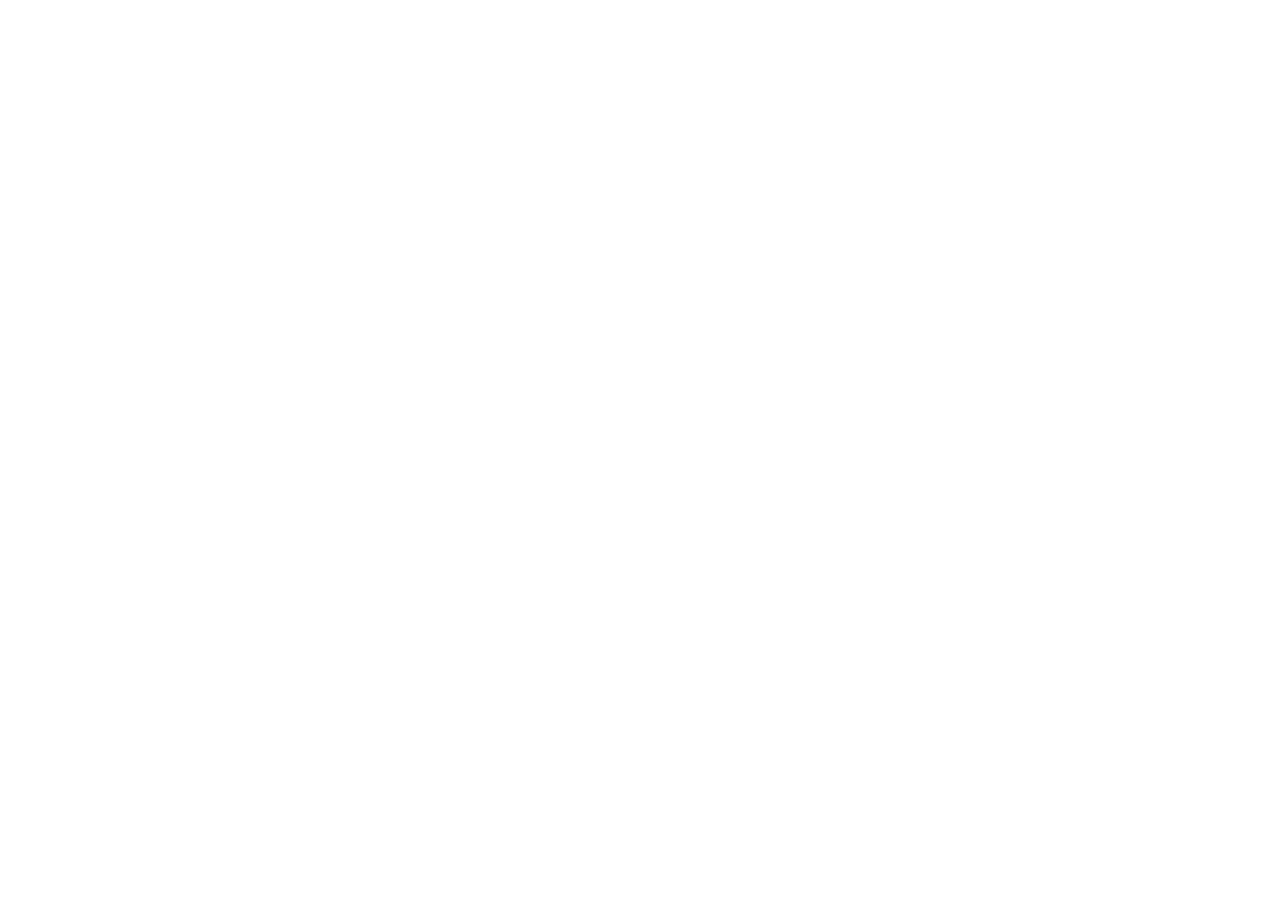
==== index.html @ 31818b15 "init project" ====
<!DOCTYPE html>
<html lang="en">
<head>
    <meta charset="UTF-8">
    <meta http-equiv="X-UA-Compatible" content="IE=edge">
    <meta name="viewport" content="width=device-width, initial-scale=1.0">
    <title>Document</title>
</head>
<body>
    
</body>
</html>
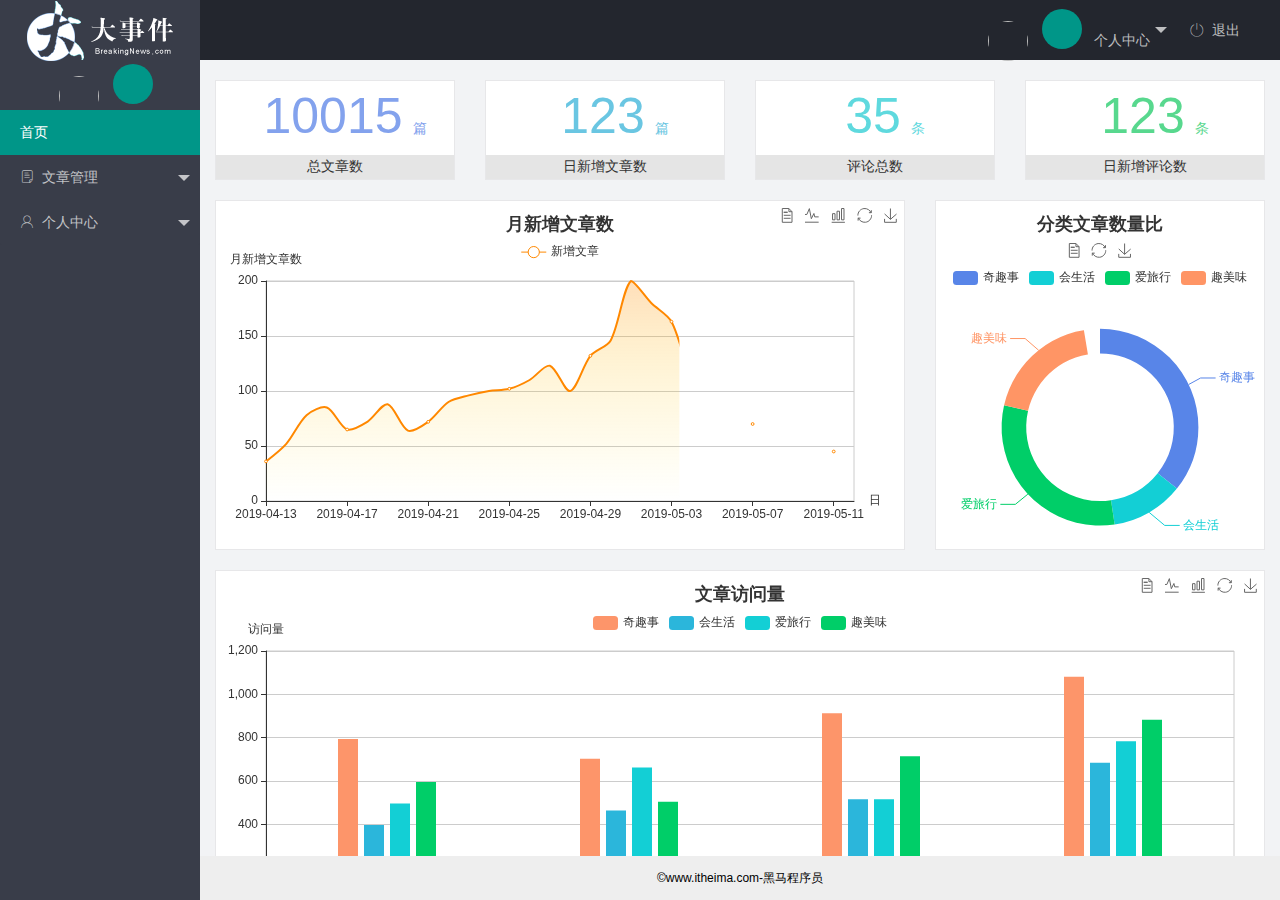
==== commit 46c42310: "完成了后台主页功能" ====
--- a/index.html
+++ b/index.html
@@ -4,9 +4,84 @@
     <meta charset="UTF-8">
     <meta http-equiv="X-UA-Compatible" content="IE=edge">
     <meta name="viewport" content="width=device-width, initial-scale=1.0">
-    <title>Document</title>
+    <title>后台主页</title>
+    <link rel="stylesheet" href="/assets/fonts/iconfont.css">
+    <link rel="stylesheet" href="/assets/lib/layui/css/layui.css">
+    <link rel="stylesheet" href="/assets/css/index.css">
 </head>
 <body>
-    
+    <div class="layui-layout layui-layout-admin">
+        <div class="layui-header">
+          <div class="layui-logo layui-hide-xs layui-bg-black">
+            <img src="/assets/images/logo.png">
+          </div>
+          
+          <ul class="layui-nav layui-layout-right">
+            <li class="layui-nav-item layui-hide layui-show-md-inline-block">
+              <a href="javascript:;" class="userinfo">
+                <img class="layui-nav-img">
+                <span class = 'userpic'></span>
+                个人中心
+              </a>
+              <dl class="layui-nav-child">
+                <dd><a href="">基本资料</a></dd>
+                <dd><a href="">更换头像</a></dd>
+                <dd><a href="">重置密码</a></dd>
+              </dl>
+            </li>
+            <li class="layui-nav-item" lay-header-event="menuRight" lay-unselect>
+              <a href="javascript:;" id="logOut"><span class="iconfont icon-tuichu"></span>退出</a>
+            </li>
+          </ul>
+        </div>
+        
+        <div class="layui-side layui-bg-black">
+          <div class="layui-side-scroll">
+            <div class="userinfo">
+                <img class="layui-nav-img">
+                <span class = 'userpic'></span>
+                <span id="welUser"></span>
+            </div>
+            <!-- 左侧导航区域（可配合layui已有的垂直导航） -->
+            <ul class="layui-nav layui-nav-tree" lay-filter="test" lay-shrink="all">
+                <li class="layui-nav-item layui-this"><a href="/home/dashboard.html" target = 'fm'>首页</a></li>
+                <li class="layui-nav-item">
+                    <a class="" href="javascript:;"><span class="iconfont icon-16"></span>文章管理</a>
+                    <dl class="layui-nav-child">
+                        <dd><a href="javascript:;"><i class="layui-icon layui-icon-app"></i>文章类别</a></dd>
+                        <dd><a href="javascript:;"><i class="layui-icon layui-icon-app"></i>文章列表</a></dd>
+                        <dd><a href="javascript:;"><i class="layui-icon layui-icon-app"></i>发表文章</a></dd>
+                    </dl>
+                </li>
+                <li class="layui-nav-item">
+                    <a href="javascript:;"><span class="iconfont icon-user"></span>个人中心</a>
+                        <dl class="layui-nav-child">
+                        <dd><a href="javascript:;"><i class="layui-icon layui-icon-app"></i>基本资料</a></dd>
+                        <dd><a href="javascript:;"><i class="layui-icon layui-icon-app"></i>更换头像</a></dd>
+                        <dd><a href="javascript:;"><i class="layui-icon layui-icon-app"></i>重置密码</a></dd>
+                    </dl>
+                </li>
+            </ul>
+          </div>
+        </div>
+        
+        <div class="layui-body">
+          <!-- 内容主体区域 -->
+          <iframe name="fm" src="/home/dashboard.html" frameborder="0"></iframe>
+        </div>
+        
+        <div class="layui-footer">
+          <!-- 底部固定区域 -->
+          ©www.itheima.com-黑马程序员
+        </div>
+      </div>
+      <script src="/assets/lib/layui/layui.all.js"></script>
+
+      <script src="/assets/lib/jquery.js"></script>
+
+      <script src = '/assets/js/baseApi.js'></script>
+
+      <script src="/assets/js/index.js"></script>
+      
 </body>
 </html>--- a/assets/fonts/iconfont.css
+++ b/assets/fonts/iconfont.css
@@ -0,0 +1,37 @@
+@font-face {font-family: "iconfont";
+  src: url('iconfont.eot?t=1576139966484'); /* IE9 */
+  src: url('iconfont.eot?t=1576139966484#iefix') format('embedded-opentype'), /* IE6-IE8 */
+  url('[data-uri]') format('woff2'),
+  url('iconfont.woff?t=1576139966484') format('woff'),
+  url('iconfont.ttf?t=1576139966484') format('truetype'), /* chrome, firefox, opera, Safari, Android, iOS 4.2+ */
+  url('iconfont.svg?t=1576139966484#iconfont') format('svg'); /* iOS 4.1- */
+}
+
+.iconfont {
+  font-family: "iconfont" !important;
+  font-size: 16px;
+  font-style: normal;
+  -webkit-font-smoothing: antialiased;
+  -moz-osx-font-smoothing: grayscale;
+}
+
+.icon-home:before {
+  content: "\e6a9";
+}
+
+.icon-user:before {
+  content: "\e614";
+}
+
+.icon-pinglun:before {
+  content: "\e616";
+}
+
+.icon-tuichu:before {
+  content: "\e865";
+}
+
+.icon-16:before {
+  content: "\e615";
+}
+
--- a/assets/lib/layui/css/layui.css
+++ b/assets/lib/layui/css/layui.css
@@ -0,0 +1,2 @@
+/** layui-v2.5.5 MIT License By https://www.layui.com */
+ .layui-inline,img{display:inline-block;vertical-align:middle}h1,h2,h3,h4,h5,h6{font-weight:400}.layui-edge,.layui-header,.layui-inline,.layui-main{position:relative}.layui-body,.layui-edge,.layui-elip{overflow:hidden}.layui-btn,.layui-edge,.layui-inline,img{vertical-align:middle}.layui-btn,.layui-disabled,.layui-icon,.layui-unselect{-moz-user-select:none;-webkit-user-select:none;-ms-user-select:none}.layui-elip,.layui-form-checkbox span,.layui-form-pane .layui-form-label{text-overflow:ellipsis;white-space:nowrap}.layui-breadcrumb,.layui-tree-btnGroup{visibility:hidden}blockquote,body,button,dd,div,dl,dt,form,h1,h2,h3,h4,h5,h6,input,li,ol,p,pre,td,textarea,th,ul{margin:0;padding:0;-webkit-tap-highlight-color:rgba(0,0,0,0)}a:active,a:hover{outline:0}img{border:none}li{list-style:none}table{border-collapse:collapse;border-spacing:0}h4,h5,h6{font-size:100%}button,input,optgroup,option,select,textarea{font-family:inherit;font-size:inherit;font-style:inherit;font-weight:inherit;outline:0}pre{white-space:pre-wrap;white-space:-moz-pre-wrap;white-space:-pre-wrap;white-space:-o-pre-wrap;word-wrap:break-word}body{line-height:24px;font:14px Helvetica Neue,Helvetica,PingFang SC,Tahoma,Arial,sans-serif}hr{height:1px;margin:10px 0;border:0;clear:both}a{color:#333;text-decoration:none}a:hover{color:#777}a cite{font-style:normal;*cursor:pointer}.layui-border-box,.layui-border-box *{box-sizing:border-box}.layui-box,.layui-box *{box-sizing:content-box}.layui-clear{clear:both;*zoom:1}.layui-clear:after{content:'\20';clear:both;*zoom:1;display:block;height:0}.layui-inline{*display:inline;*zoom:1}.layui-edge{display:inline-block;width:0;height:0;border-width:6px;border-style:dashed;border-color:transparent}.layui-edge-top{top:-4px;border-bottom-color:#999;border-bottom-style:solid}.layui-edge-right{border-left-color:#999;border-left-style:solid}.layui-edge-bottom{top:2px;border-top-color:#999;border-top-style:solid}.layui-edge-left{border-right-color:#999;border-right-style:solid}.layui-disabled,.layui-disabled:hover{color:#d2d2d2!important;cursor:not-allowed!important}.layui-circle{border-radius:100%}.layui-show{display:block!important}.layui-hide{display:none!important}@font-face{font-family:layui-icon;src:url(../font/iconfont.eot?v=250);src:url(../font/iconfont.eot?v=250#iefix) format('embedded-opentype'),url(../font/iconfont.woff2?v=250) format('woff2'),url(../font/iconfont.woff?v=250) format('woff'),url(../font/iconfont.ttf?v=250) format('truetype'),url(../font/iconfont.svg?v=250#layui-icon) format('svg')}.layui-icon{font-family:layui-icon!important;font-size:16px;font-style:normal;-webkit-font-smoothing:antialiased;-moz-osx-font-smoothing:grayscale}.layui-icon-reply-fill:before{content:"\e611"}.layui-icon-set-fill:before{content:"\e614"}.layui-icon-menu-fill:before{content:"\e60f"}.layui-icon-search:before{content:"\e615"}.layui-icon-share:before{content:"\e641"}.layui-icon-set-sm:before{content:"\e620"}.layui-icon-engine:before{content:"\e628"}.layui-icon-close:before{content:"\1006"}.layui-icon-close-fill:before{content:"\1007"}.layui-icon-chart-screen:before{content:"\e629"}.layui-icon-star:before{content:"\e600"}.layui-icon-circle-dot:before{content:"\e617"}.layui-icon-chat:before{content:"\e606"}.layui-icon-release:before{content:"\e609"}.layui-icon-list:before{content:"\e60a"}.layui-icon-chart:before{content:"\e62c"}.layui-icon-ok-circle:before{content:"\1005"}.layui-icon-layim-theme:before{content:"\e61b"}.layui-icon-table:before{content:"\e62d"}.layui-icon-right:before{content:"\e602"}.layui-icon-left:before{content:"\e603"}.layui-icon-cart-simple:before{content:"\e698"}.layui-icon-face-cry:before{content:"\e69c"}.layui-icon-face-smile:before{content:"\e6af"}.layui-icon-survey:before{content:"\e6b2"}.layui-icon-tree:before{content:"\e62e"}.layui-icon-upload-circle:before{content:"\e62f"}.layui-icon-add-circle:before{content:"\e61f"}.layui-icon-download-circle:before{content:"\e601"}.layui-icon-templeate-1:before{content:"\e630"}.layui-icon-util:before{content:"\e631"}.layui-icon-face-surprised:before{content:"\e664"}.layui-icon-edit:before{content:"\e642"}.layui-icon-speaker:before{content:"\e645"}.layui-icon-down:before{content:"\e61a"}.layui-icon-file:before{content:"\e621"}.layui-icon-layouts:before{content:"\e632"}.layui-icon-rate-half:before{content:"\e6c9"}.layui-icon-add-circle-fine:before{content:"\e608"}.layui-icon-prev-circle:before{content:"\e633"}.layui-icon-read:before{content:"\e705"}.layui-icon-404:before{content:"\e61c"}.layui-icon-carousel:before{content:"\e634"}.layui-icon-help:before{content:"\e607"}.layui-icon-code-circle:before{content:"\e635"}.layui-icon-water:before{content:"\e636"}.layui-icon-username:before{content:"\e66f"}.layui-icon-find-fill:before{content:"\e670"}.layui-icon-about:before{content:"\e60b"}.layui-icon-location:before{content:"\e715"}.layui-icon-up:before{content:"\e619"}.layui-icon-pause:before{content:"\e651"}.layui-icon-date:before{content:"\e637"}.layui-icon-layim-uploadfile:before{content:"\e61d"}.layui-icon-delete:before{content:"\e640"}.layui-icon-play:before{content:"\e652"}.layui-icon-top:before{content:"\e604"}.layui-icon-friends:before{content:"\e612"}.layui-icon-refresh-3:before{content:"\e9aa"}.layui-icon-ok:before{content:"\e605"}.layui-icon-layer:before{content:"\e638"}.layui-icon-face-smile-fine:before{content:"\e60c"}.layui-icon-dollar:before{content:"\e659"}.layui-icon-group:before{content:"\e613"}.layui-icon-layim-download:before{content:"\e61e"}.layui-icon-picture-fine:before{content:"\e60d"}.layui-icon-link:before{content:"\e64c"}.layui-icon-diamond:before{content:"\e735"}.layui-icon-log:before{content:"\e60e"}.layui-icon-rate-solid:before{content:"\e67a"}.layui-icon-fonts-del:before{content:"\e64f"}.layui-icon-unlink:before{content:"\e64d"}.layui-icon-fonts-clear:before{content:"\e639"}.layui-icon-triangle-r:before{content:"\e623"}.layui-icon-circle:before{content:"\e63f"}.layui-icon-radio:before{content:"\e643"}.layui-icon-align-center:before{content:"\e647"}.layui-icon-align-right:before{content:"\e648"}.layui-icon-align-left:before{content:"\e649"}.layui-icon-loading-1:before{content:"\e63e"}.layui-icon-return:before{content:"\e65c"}.layui-icon-fonts-strong:before{content:"\e62b"}.layui-icon-upload:before{content:"\e67c"}.layui-icon-dialogue:before{content:"\e63a"}.layui-icon-video:before{content:"\e6ed"}.layui-icon-headset:before{content:"\e6fc"}.layui-icon-cellphone-fine:before{content:"\e63b"}.layui-icon-add-1:before{content:"\e654"}.layui-icon-face-smile-b:before{content:"\e650"}.layui-icon-fonts-html:before{content:"\e64b"}.layui-icon-form:before{content:"\e63c"}.layui-icon-cart:before{content:"\e657"}.layui-icon-camera-fill:before{content:"\e65d"}.layui-icon-tabs:before{content:"\e62a"}.layui-icon-fonts-code:before{content:"\e64e"}.layui-icon-fire:before{content:"\e756"}.layui-icon-set:before{content:"\e716"}.layui-icon-fonts-u:before{content:"\e646"}.layui-icon-triangle-d:before{content:"\e625"}.layui-icon-tips:before{content:"\e702"}.layui-icon-picture:before{content:"\e64a"}.layui-icon-more-vertical:before{content:"\e671"}.layui-icon-flag:before{content:"\e66c"}.layui-icon-loading:before{content:"\e63d"}.layui-icon-fonts-i:before{content:"\e644"}.layui-icon-refresh-1:before{content:"\e666"}.layui-icon-rmb:before{content:"\e65e"}.layui-icon-home:before{content:"\e68e"}.layui-icon-user:before{content:"\e770"}.layui-icon-notice:before{content:"\e667"}.layui-icon-login-weibo:before{content:"\e675"}.layui-icon-voice:before{content:"\e688"}.layui-icon-upload-drag:before{content:"\e681"}.layui-icon-login-qq:before{content:"\e676"}.layui-icon-snowflake:before{content:"\e6b1"}.layui-icon-file-b:before{content:"\e655"}.layui-icon-template:before{content:"\e663"}.layui-icon-auz:before{content:"\e672"}.layui-icon-console:before{content:"\e665"}.layui-icon-app:before{content:"\e653"}.layui-icon-prev:before{content:"\e65a"}.layui-icon-website:before{content:"\e7ae"}.layui-icon-next:before{content:"\e65b"}.layui-icon-component:before{content:"\e857"}.layui-icon-more:before{content:"\e65f"}.layui-icon-login-wechat:before{content:"\e677"}.layui-icon-shrink-right:before{content:"\e668"}.layui-icon-spread-left:before{content:"\e66b"}.layui-icon-camera:before{content:"\e660"}.layui-icon-note:before{content:"\e66e"}.layui-icon-refresh:before{content:"\e669"}.layui-icon-female:before{content:"\e661"}.layui-icon-male:before{content:"\e662"}.layui-icon-password:before{content:"\e673"}.layui-icon-senior:before{content:"\e674"}.layui-icon-theme:before{content:"\e66a"}.layui-icon-tread:before{content:"\e6c5"}.layui-icon-praise:before{content:"\e6c6"}.layui-icon-star-fill:before{content:"\e658"}.layui-icon-rate:before{content:"\e67b"}.layui-icon-template-1:before{content:"\e656"}.layui-icon-vercode:before{content:"\e679"}.layui-icon-cellphone:before{content:"\e678"}.layui-icon-screen-full:before{content:"\e622"}.layui-icon-screen-restore:before{content:"\e758"}.layui-icon-cols:before{content:"\e610"}.layui-icon-export:before{content:"\e67d"}.layui-icon-print:before{content:"\e66d"}.layui-icon-slider:before{content:"\e714"}.layui-icon-addition:before{content:"\e624"}.layui-icon-subtraction:before{content:"\e67e"}.layui-icon-service:before{content:"\e626"}.layui-icon-transfer:before{content:"\e691"}.layui-main{width:1140px;margin:0 auto}.layui-header{z-index:1000;height:60px}.layui-header a:hover{transition:all .5s;-webkit-transition:all .5s}.layui-side{position:fixed;left:0;top:0;bottom:0;z-index:999;width:200px;overflow-x:hidden}.layui-side-scroll{position:relative;width:220px;height:100%;overflow-x:hidden}.layui-body{position:absolute;left:200px;right:0;top:0;bottom:0;z-index:998;width:auto;overflow-y:auto;box-sizing:border-box}.layui-layout-body{overflow:hidden}.layui-layout-admin .layui-header{background-color:#23262E}.layui-layout-admin .layui-side{top:60px;width:200px;overflow-x:hidden}.layui-layout-admin .layui-body{position:fixed;top:60px;bottom:44px}.layui-layout-admin .layui-main{width:auto;margin:0 15px}.layui-layout-admin .layui-footer{position:fixed;left:200px;right:0;bottom:0;height:44px;line-height:44px;padding:0 15px;background-color:#eee}.layui-layout-admin .layui-logo{position:absolute;left:0;top:0;width:200px;height:100%;line-height:60px;text-align:center;color:#009688;font-size:16px}.layui-layout-admin .layui-header .layui-nav{background:0 0}.layui-layout-left{position:absolute!important;left:200px;top:0}.layui-layout-right{position:absolute!important;right:0;top:0}.layui-container{position:relative;margin:0 auto;padding:0 15px;box-sizing:border-box}.layui-fluid{position:relative;margin:0 auto;padding:0 15px}.layui-row:after,.layui-row:before{content:'';display:block;clear:both}.layui-col-lg1,.layui-col-lg10,.layui-col-lg11,.layui-col-lg12,.layui-col-lg2,.layui-col-lg3,.layui-col-lg4,.layui-col-lg5,.layui-col-lg6,.layui-col-lg7,.layui-col-lg8,.layui-col-lg9,.layui-col-md1,.layui-col-md10,.layui-col-md11,.layui-col-md12,.layui-col-md2,.layui-col-md3,.layui-col-md4,.layui-col-md5,.layui-col-md6,.layui-col-md7,.layui-col-md8,.layui-col-md9,.layui-col-sm1,.layui-col-sm10,.layui-col-sm11,.layui-col-sm12,.layui-col-sm2,.layui-col-sm3,.layui-col-sm4,.layui-col-sm5,.layui-col-sm6,.layui-col-sm7,.layui-col-sm8,.layui-col-sm9,.layui-col-xs1,.layui-col-xs10,.layui-col-xs11,.layui-col-xs12,.layui-col-xs2,.layui-col-xs3,.layui-col-xs4,.layui-col-xs5,.layui-col-xs6,.layui-col-xs7,.layui-col-xs8,.layui-col-xs9{position:relative;display:block;box-sizing:border-box}.layui-col-xs1,.layui-col-xs10,.layui-col-xs11,.layui-col-xs12,.layui-col-xs2,.layui-col-xs3,.layui-col-xs4,.layui-col-xs5,.layui-col-xs6,.layui-col-xs7,.layui-col-xs8,.layui-col-xs9{float:left}.layui-col-xs1{width:8.33333333%}.layui-col-xs2{width:16.66666667%}.layui-col-xs3{width:25%}.layui-col-xs4{width:33.33333333%}.layui-col-xs5{width:41.66666667%}.layui-col-xs6{width:50%}.layui-col-xs7{width:58.33333333%}.layui-col-xs8{width:66.66666667%}.layui-col-xs9{width:75%}.layui-col-xs10{width:83.33333333%}.layui-col-xs11{width:91.66666667%}.layui-col-xs12{width:100%}.layui-col-xs-offset1{margin-left:8.33333333%}.layui-col-xs-offset2{margin-left:16.66666667%}.layui-col-xs-offset3{margin-left:25%}.layui-col-xs-offset4{margin-left:33.33333333%}.layui-col-xs-offset5{margin-left:41.66666667%}.layui-col-xs-offset6{margin-left:50%}.layui-col-xs-offset7{margin-left:58.33333333%}.layui-col-xs-offset8{margin-left:66.66666667%}.layui-col-xs-offset9{margin-left:75%}.layui-col-xs-offset10{margin-left:83.33333333%}.layui-col-xs-offset11{margin-left:91.66666667%}.layui-col-xs-offset12{margin-left:100%}@media screen and (max-width:768px){.layui-hide-xs{display:none!important}.layui-show-xs-block{display:block!important}.layui-show-xs-inline{display:inline!important}.layui-show-xs-inline-block{display:inline-block!important}}@media screen and (min-width:768px){.layui-container{width:750px}.layui-hide-sm{display:none!important}.layui-show-sm-block{display:block!important}.layui-show-sm-inline{display:inline!important}.layui-show-sm-inline-block{display:inline-block!important}.layui-col-sm1,.layui-col-sm10,.layui-col-sm11,.layui-col-sm12,.layui-col-sm2,.layui-col-sm3,.layui-col-sm4,.layui-col-sm5,.layui-col-sm6,.layui-col-sm7,.layui-col-sm8,.layui-col-sm9{float:left}.layui-col-sm1{width:8.33333333%}.layui-col-sm2{width:16.66666667%}.layui-col-sm3{width:25%}.layui-col-sm4{width:33.33333333%}.layui-col-sm5{width:41.66666667%}.layui-col-sm6{width:50%}.layui-col-sm7{width:58.33333333%}.layui-col-sm8{width:66.66666667%}.layui-col-sm9{width:75%}.layui-col-sm10{width:83.33333333%}.layui-col-sm11{width:91.66666667%}.layui-col-sm12{width:100%}.layui-col-sm-offset1{margin-left:8.33333333%}.layui-col-sm-offset2{margin-left:16.66666667%}.layui-col-sm-offset3{margin-left:25%}.layui-col-sm-offset4{margin-left:33.33333333%}.layui-col-sm-offset5{margin-left:41.66666667%}.layui-col-sm-offset6{margin-left:50%}.layui-col-sm-offset7{margin-left:58.33333333%}.layui-col-sm-offset8{margin-left:66.66666667%}.layui-col-sm-offset9{margin-left:75%}.layui-col-sm-offset10{margin-left:83.33333333%}.layui-col-sm-offset11{margin-left:91.66666667%}.layui-col-sm-offset12{margin-left:100%}}@media screen and (min-width:992px){.layui-container{width:970px}.layui-hide-md{display:none!important}.layui-show-md-block{display:block!important}.layui-show-md-inline{display:inline!important}.layui-show-md-inline-block{display:inline-block!important}.layui-col-md1,.layui-col-md10,.layui-col-md11,.layui-col-md12,.layui-col-md2,.layui-col-md3,.layui-col-md4,.layui-col-md5,.layui-col-md6,.layui-col-md7,.layui-col-md8,.layui-col-md9{float:left}.layui-col-md1{width:8.33333333%}.layui-col-md2{width:16.66666667%}.layui-col-md3{width:25%}.layui-col-md4{width:33.33333333%}.layui-col-md5{width:41.66666667%}.layui-col-md6{width:50%}.layui-col-md7{width:58.33333333%}.layui-col-md8{width:66.66666667%}.layui-col-md9{width:75%}.layui-col-md10{width:83.33333333%}.layui-col-md11{width:91.66666667%}.layui-col-md12{width:100%}.layui-col-md-offset1{margin-left:8.33333333%}.layui-col-md-offset2{margin-left:16.66666667%}.layui-col-md-offset3{margin-left:25%}.layui-col-md-offset4{margin-left:33.33333333%}.layui-col-md-offset5{margin-left:41.66666667%}.layui-col-md-offset6{margin-left:50%}.layui-col-md-offset7{margin-left:58.33333333%}.layui-col-md-offset8{margin-left:66.66666667%}.layui-col-md-offset9{margin-left:75%}.layui-col-md-offset10{margin-left:83.33333333%}.layui-col-md-offset11{margin-left:91.66666667%}.layui-col-md-offset12{margin-left:100%}}@media screen and (min-width:1200px){.layui-container{width:1170px}.layui-hide-lg{display:none!important}.layui-show-lg-block{display:block!important}.layui-show-lg-inline{display:inline!important}.layui-show-lg-inline-block{display:inline-block!important}.layui-col-lg1,.layui-col-lg10,.layui-col-lg11,.layui-col-lg12,.layui-col-lg2,.layui-col-lg3,.layui-col-lg4,.layui-col-lg5,.layui-col-lg6,.layui-col-lg7,.layui-col-lg8,.layui-col-lg9{float:left}.layui-col-lg1{width:8.33333333%}.layui-col-lg2{width:16.66666667%}.layui-col-lg3{width:25%}.layui-col-lg4{width:33.33333333%}.layui-col-lg5{width:41.66666667%}.layui-col-lg6{width:50%}.layui-col-lg7{width:58.33333333%}.layui-col-lg8{width:66.66666667%}.layui-col-lg9{width:75%}.layui-col-lg10{width:83.33333333%}.layui-col-lg11{width:91.66666667%}.layui-col-lg12{width:100%}.layui-col-lg-offset1{margin-left:8.33333333%}.layui-col-lg-offset2{margin-left:16.66666667%}.layui-col-lg-offset3{margin-left:25%}.layui-col-lg-offset4{margin-left:33.33333333%}.layui-col-lg-offset5{margin-left:41.66666667%}.layui-col-lg-offset6{margin-left:50%}.layui-col-lg-offset7{margin-left:58.33333333%}.layui-col-lg-offset8{margin-left:66.66666667%}.layui-col-lg-offset9{margin-left:75%}.layui-col-lg-offset10{margin-left:83.33333333%}.layui-col-lg-offset11{margin-left:91.66666667%}.layui-col-lg-offset12{margin-left:100%}}.layui-col-space1{margin:-.5px}.layui-col-space1>*{padding:.5px}.layui-col-space3{margin:-1.5px}.layui-col-space3>*{padding:1.5px}.layui-col-space5{margin:-2.5px}.layui-col-space5>*{padding:2.5px}.layui-col-space8{margin:-3.5px}.layui-col-space8>*{padding:3.5px}.layui-col-space10{margin:-5px}.layui-col-space10>*{padding:5px}.layui-col-space12{margin:-6px}.layui-col-space12>*{padding:6px}.layui-col-space15{margin:-7.5px}.layui-col-space15>*{padding:7.5px}.layui-col-space18{margin:-9px}.layui-col-space18>*{padding:9px}.layui-col-space20{margin:-10px}.layui-col-space20>*{padding:10px}.layui-col-space22{margin:-11px}.layui-col-space22>*{padding:11px}.layui-col-space25{margin:-12.5px}.layui-col-space25>*{padding:12.5px}.layui-col-space30{margin:-15px}.layui-col-space30>*{padding:15px}.layui-btn,.layui-input,.layui-select,.layui-textarea,.layui-upload-button{outline:0;-webkit-appearance:none;transition:all .3s;-webkit-transition:all .3s;box-sizing:border-box}.layui-elem-quote{margin-bottom:10px;padding:15px;line-height:22px;border-left:5px solid #009688;border-radius:0 2px 2px 0;background-color:#f2f2f2}.layui-quote-nm{border-style:solid;border-width:1px 1px 1px 5px;background:0 0}.layui-elem-field{margin-bottom:10px;padding:0;border-width:1px;border-style:solid}.layui-elem-field legend{margin-left:20px;padding:0 10px;font-size:20px;font-weight:300}.layui-field-title{margin:10px 0 20px;border-width:1px 0 0}.layui-field-box{padding:10px 15px}.layui-field-title .layui-field-box{padding:10px 0}.layui-progress{position:relative;height:6px;border-radius:20px;background-color:#e2e2e2}.layui-progress-bar{position:absolute;left:0;top:0;width:0;max-width:100%;height:6px;border-radius:20px;text-align:right;background-color:#5FB878;transition:all .3s;-webkit-transition:all .3s}.layui-progress-big,.layui-progress-big .layui-progress-bar{height:18px;line-height:18px}.layui-progress-text{position:relative;top:-20px;line-height:18px;font-size:12px;color:#666}.layui-progress-big .layui-progress-text{position:static;padding:0 10px;color:#fff}.layui-collapse{border-width:1px;border-style:solid;border-radius:2px}.layui-colla-content,.layui-colla-item{border-top-width:1px;border-top-style:solid}.layui-colla-item:first-child{border-top:none}.layui-colla-title{position:relative;height:42px;line-height:42px;padding:0 15px 0 35px;color:#333;background-color:#f2f2f2;cursor:pointer;font-size:14px;overflow:hidden}.layui-colla-content{display:none;padding:10px 15px;line-height:22px;color:#666}.layui-colla-icon{position:absolute;left:15px;top:0;font-size:14px}.layui-card{margin-bottom:15px;border-radius:2px;background-color:#fff;box-shadow:0 1px 2px 0 rgba(0,0,0,.05)}.layui-card:last-child{margin-bottom:0}.layui-card-header{position:relative;height:42px;line-height:42px;padding:0 15px;border-bottom:1px solid #f6f6f6;color:#333;border-radius:2px 2px 0 0;font-size:14px}.layui-bg-black,.layui-bg-blue,.layui-bg-cyan,.layui-bg-green,.layui-bg-orange,.layui-bg-red{color:#fff!important}.layui-card-body{position:relative;padding:10px 15px;line-height:24px}.layui-card-body[pad15]{padding:15px}.layui-card-body[pad20]{padding:20px}.layui-card-body .layui-table{margin:5px 0}.layui-card .layui-tab{margin:0}.layui-panel-window{position:relative;padding:15px;border-radius:0;border-top:5px solid #E6E6E6;background-color:#fff}.layui-auxiliar-moving{position:fixed;left:0;right:0;top:0;bottom:0;width:100%;height:100%;background:0 0;z-index:9999999999}.layui-form-label,.layui-form-mid,.layui-form-select,.layui-input-block,.layui-input-inline,.layui-textarea{position:relative}.layui-bg-red{background-color:#FF5722!important}.layui-bg-orange{background-color:#FFB800!important}.layui-bg-green{background-color:#009688!important}.layui-bg-cyan{background-color:#2F4056!important}.layui-bg-blue{background-color:#1E9FFF!important}.layui-bg-black{background-color:#393D49!important}.layui-bg-gray{background-color:#eee!important;color:#666!important}.layui-badge-rim,.layui-colla-content,.layui-colla-item,.layui-collapse,.layui-elem-field,.layui-form-pane .layui-form-item[pane],.layui-form-pane .layui-form-label,.layui-input,.layui-layedit,.layui-layedit-tool,.layui-quote-nm,.layui-select,.layui-tab-bar,.layui-tab-card,.layui-tab-title,.layui-tab-title .layui-this:after,.layui-textarea{border-color:#e6e6e6}.layui-timeline-item:before,hr{background-color:#e6e6e6}.layui-text{line-height:22px;font-size:14px;color:#666}.layui-text h1,.layui-text h2,.layui-text h3{font-weight:500;color:#333}.layui-text h1{font-size:30px}.layui-text h2{font-size:24px}.layui-text h3{font-size:18px}.layui-text a:not(.layui-btn){color:#01AAED}.layui-text a:not(.layui-btn):hover{text-decoration:underline}.layui-text ul{padding:5px 0 5px 15px}.layui-text ul li{margin-top:5px;list-style-type:disc}.layui-text em,.layui-word-aux{color:#999!important;padding:0 5px!important}.layui-btn{display:inline-block;height:38px;line-height:38px;padding:0 18px;background-color:#009688;color:#fff;white-space:nowrap;text-align:center;font-size:14px;border:none;border-radius:2px;cursor:pointer}.layui-btn:hover{opacity:.8;filter:alpha(opacity=80);color:#fff}.layui-btn:active{opacity:1;filter:alpha(opacity=100)}.layui-btn+.layui-btn{margin-left:10px}.layui-btn-container{font-size:0}.layui-btn-container .layui-btn{margin-right:10px;margin-bottom:10px}.layui-btn-container .layui-btn+.layui-btn{margin-left:0}.layui-table .layui-btn-container .layui-btn{margin-bottom:9px}.layui-btn-radius{border-radius:100px}.layui-btn .layui-icon{margin-right:3px;font-size:18px;vertical-align:bottom;vertical-align:middle\9}.layui-btn-primary{border:1px solid #C9C9C9;background-color:#fff;color:#555}.layui-btn-primary:hover{border-color:#009688;color:#333}.layui-btn-normal{background-color:#1E9FFF}.layui-btn-warm{background-color:#FFB800}.layui-btn-danger{background-color:#FF5722}.layui-btn-checked{background-color:#5FB878}.layui-btn-disabled,.layui-btn-disabled:active,.layui-btn-disabled:hover{border:1px solid #e6e6e6;background-color:#FBFBFB;color:#C9C9C9;cursor:not-allowed;opacity:1}.layui-btn-lg{height:44px;line-height:44px;padding:0 25px;font-size:16px}.layui-btn-sm{height:30px;line-height:30px;padding:0 10px;font-size:12px}.layui-btn-sm i{font-size:16px!important}.layui-btn-xs{height:22px;line-height:22px;padding:0 5px;font-size:12px}.layui-btn-xs i{font-size:14px!important}.layui-btn-group{display:inline-block;vertical-align:middle;font-size:0}.layui-btn-group .layui-btn{margin-left:0!important;margin-right:0!important;border-left:1px solid rgba(255,255,255,.5);border-radius:0}.layui-btn-group .layui-btn-primary{border-left:none}.layui-btn-group .layui-btn-primary:hover{border-color:#C9C9C9;color:#009688}.layui-btn-group .layui-btn:first-child{border-left:none;border-radius:2px 0 0 2px}.layui-btn-group .layui-btn-primary:first-child{border-left:1px solid #c9c9c9}.layui-btn-group .layui-btn:last-child{border-radius:0 2px 2px 0}.layui-btn-group .layui-btn+.layui-btn{margin-left:0}.layui-btn-group+.layui-btn-group{margin-left:10px}.layui-btn-fluid{width:100%}.layui-input,.layui-select,.layui-textarea{height:38px;line-height:1.3;line-height:38px\9;border-width:1px;border-style:solid;background-color:#fff;border-radius:2px}.layui-input::-webkit-input-placeholder,.layui-select::-webkit-input-placeholder,.layui-textarea::-webkit-input-placeholder{line-height:1.3}.layui-input,.layui-textarea{display:block;width:100%;padding-left:10px}.layui-input:hover,.layui-textarea:hover{border-color:#D2D2D2!important}.layui-input:focus,.layui-textarea:focus{border-color:#C9C9C9!important}.layui-textarea{min-height:100px;height:auto;line-height:20px;padding:6px 10px;resize:vertical}.layui-select{padding:0 10px}.layui-form input[type=checkbox],.layui-form input[type=radio],.layui-form select{display:none}.layui-form [lay-ignore]{display:initial}.layui-form-item{margin-bottom:15px;clear:both;*zoom:1}.layui-form-item:after{content:'\20';clear:both;*zoom:1;display:block;height:0}.layui-form-label{float:left;display:block;padding:9px 15px;width:80px;font-weight:400;line-height:20px;text-align:right}.layui-form-label-col{display:block;float:none;padding:9px 0;line-height:20px;text-align:left}.layui-form-item .layui-inline{margin-bottom:5px;margin-right:10px}.layui-input-block{margin-left:110px;min-height:36px}.layui-input-inline{display:inline-block;vertical-align:middle}.layui-form-item .layui-input-inline{float:left;width:190px;margin-right:10px}.layui-form-text .layui-input-inline{width:auto}.layui-form-mid{float:left;display:block;padding:9px 0!important;line-height:20px;margin-right:10px}.layui-form-danger+.layui-form-select .layui-input,.layui-form-danger:focus{border-color:#FF5722!important}.layui-form-select .layui-input{padding-right:30px;cursor:pointer}.layui-form-select .layui-edge{position:absolute;right:10px;top:50%;margin-top:-3px;cursor:pointer;border-width:6px;border-top-color:#c2c2c2;border-top-style:solid;transition:all .3s;-webkit-transition:all .3s}.layui-form-select dl{display:none;position:absolute;left:0;top:42px;padding:5px 0;z-index:899;min-width:100%;border:1px solid #d2d2d2;max-height:300px;overflow-y:auto;background-color:#fff;border-radius:2px;box-shadow:0 2px 4px rgba(0,0,0,.12);box-sizing:border-box}.layui-form-select dl dd,.layui-form-select dl dt{padding:0 10px;line-height:36px;white-space:nowrap;overflow:hidden;text-overflow:ellipsis}.layui-form-select dl dt{font-size:12px;color:#999}.layui-form-select dl dd{cursor:pointer}.layui-form-select dl dd:hover{background-color:#f2f2f2;-webkit-transition:.5s all;transition:.5s all}.layui-form-select .layui-select-group dd{padding-left:20px}.layui-form-select dl dd.layui-select-tips{padding-left:10px!important;color:#999}.layui-form-select dl dd.layui-this{background-color:#5FB878;color:#fff}.layui-form-checkbox,.layui-form-select dl dd.layui-disabled{background-color:#fff}.layui-form-selected dl{display:block}.layui-form-checkbox,.layui-form-checkbox *,.layui-form-switch{display:inline-block;vertical-align:middle}.layui-form-selected .layui-edge{margin-top:-9px;-webkit-transform:rotate(180deg);transform:rotate(180deg);margin-top:-3px\9}:root .layui-form-selected .layui-edge{margin-top:-9px\0/IE9}.layui-form-selectup dl{top:auto;bottom:42px}.layui-select-none{margin:5px 0;text-align:center;color:#999}.layui-select-disabled .layui-disabled{border-color:#eee!important}.layui-select-disabled .layui-edge{border-top-color:#d2d2d2}.layui-form-checkbox{position:relative;height:30px;line-height:30px;margin-right:10px;padding-right:30px;cursor:pointer;font-size:0;-webkit-transition:.1s linear;transition:.1s linear;box-sizing:border-box}.layui-form-checkbox span{padding:0 10px;height:100%;font-size:14px;border-radius:2px 0 0 2px;background-color:#d2d2d2;color:#fff;overflow:hidden}.layui-form-checkbox:hover span{background-color:#c2c2c2}.layui-form-checkbox i{position:absolute;right:0;top:0;width:30px;height:28px;border:1px solid #d2d2d2;border-left:none;border-radius:0 2px 2px 0;color:#fff;font-size:20px;text-align:center}.layui-form-checkbox:hover i{border-color:#c2c2c2;color:#c2c2c2}.layui-form-checked,.layui-form-checked:hover{border-color:#5FB878}.layui-form-checked span,.layui-form-checked:hover span{background-color:#5FB878}.layui-form-checked i,.layui-form-checked:hover i{color:#5FB878}.layui-form-item .layui-form-checkbox{margin-top:4px}.layui-form-checkbox[lay-skin=primary]{height:auto!important;line-height:normal!important;min-width:18px;min-height:18px;border:none!important;margin-right:0;padding-left:28px;padding-right:0;background:0 0}.layui-form-checkbox[lay-skin=primary] span{padding-left:0;padding-right:15px;line-height:18px;background:0 0;color:#666}.layui-form-checkbox[lay-skin=primary] i{right:auto;left:0;width:16px;height:16px;line-height:16px;border:1px solid #d2d2d2;font-size:12px;border-radius:2px;background-color:#fff;-webkit-transition:.1s linear;transition:.1s linear}.layui-form-checkbox[lay-skin=primary]:hover i{border-color:#5FB878;color:#fff}.layui-form-checked[lay-skin=primary] i{border-color:#5FB878!important;background-color:#5FB878;color:#fff}.layui-checkbox-disbaled[lay-skin=primary] span{background:0 0!important;color:#c2c2c2}.layui-checkbox-disbaled[lay-skin=primary]:hover i{border-color:#d2d2d2}.layui-form-item .layui-form-checkbox[lay-skin=primary]{margin-top:10px}.layui-form-switch{position:relative;height:22px;line-height:22px;min-width:35px;padding:0 5px;margin-top:8px;border:1px solid #d2d2d2;border-radius:20px;cursor:pointer;background-color:#fff;-webkit-transition:.1s linear;transition:.1s linear}.layui-form-switch i{position:absolute;left:5px;top:3px;width:16px;height:16px;border-radius:20px;background-color:#d2d2d2;-webkit-transition:.1s linear;transition:.1s linear}.layui-form-switch em{position:relative;top:0;width:25px;margin-left:21px;padding:0!important;text-align:center!important;color:#999!important;font-style:normal!important;font-size:12px}.layui-form-onswitch{border-color:#5FB878;background-color:#5FB878}.layui-checkbox-disbaled,.layui-checkbox-disbaled i{border-color:#e2e2e2!important}.layui-form-onswitch i{left:100%;margin-left:-21px;background-color:#fff}.layui-form-onswitch em{margin-left:5px;margin-right:21px;color:#fff!important}.layui-checkbox-disbaled span{background-color:#e2e2e2!important}.layui-checkbox-disbaled:hover i{color:#fff!important}[lay-radio]{display:none}.layui-form-radio,.layui-form-radio *{display:inline-block;vertical-align:middle}.layui-form-radio{line-height:28px;margin:6px 10px 0 0;padding-right:10px;cursor:pointer;font-size:0}.layui-form-radio *{font-size:14px}.layui-form-radio>i{margin-right:8px;font-size:22px;color:#c2c2c2}.layui-form-radio>i:hover,.layui-form-radioed>i{color:#5FB878}.layui-radio-disbaled>i{color:#e2e2e2!important}.layui-form-pane .layui-form-label{width:110px;padding:8px 15px;height:38px;line-height:20px;border-width:1px;border-style:solid;border-radius:2px 0 0 2px;text-align:center;background-color:#FBFBFB;overflow:hidden;box-sizing:border-box}.layui-form-pane .layui-input-inline{margin-left:-1px}.layui-form-pane .layui-input-block{margin-left:110px;left:-1px}.layui-form-pane .layui-input{border-radius:0 2px 2px 0}.layui-form-pane .layui-form-text .layui-form-label{float:none;width:100%;border-radius:2px;box-sizing:border-box;text-align:left}.layui-form-pane .layui-form-text .layui-input-inline{display:block;margin:0;top:-1px;clear:both}.layui-form-pane .layui-form-text .layui-input-block{margin:0;left:0;top:-1px}.layui-form-pane .layui-form-text .layui-textarea{min-height:100px;border-radius:0 0 2px 2px}.layui-form-pane .layui-form-checkbox{margin:4px 0 4px 10px}.layui-form-pane .layui-form-radio,.layui-form-pane .layui-form-switch{margin-top:6px;margin-left:10px}.layui-form-pane .layui-form-item[pane]{position:relative;border-width:1px;border-style:solid}.layui-form-pane .layui-form-item[pane] .layui-form-label{position:absolute;left:0;top:0;height:100%;border-width:0 1px 0 0}.layui-form-pane .layui-form-item[pane] .layui-input-inline{margin-left:110px}@media screen and (max-width:450px){.layui-form-item .layui-form-label{text-overflow:ellipsis;overflow:hidden;white-space:nowrap}.layui-form-item .layui-inline{display:block;margin-right:0;margin-bottom:20px;clear:both}.layui-form-item .layui-inline:after{content:'\20';clear:both;display:block;height:0}.layui-form-item .layui-input-inline{display:block;float:none;left:-3px;width:auto;margin:0 0 10px 112px}.layui-form-item .layui-input-inline+.layui-form-mid{margin-left:110px;top:-5px;padding:0}.layui-form-item .layui-form-checkbox{margin-right:5px;margin-bottom:5px}}.layui-layedit{border-width:1px;border-style:solid;border-radius:2px}.layui-layedit-tool{padding:3px 5px;border-bottom-width:1px;border-bottom-style:solid;font-size:0}.layedit-tool-fixed{position:fixed;top:0;border-top:1px solid #e2e2e2}.layui-layedit-tool .layedit-tool-mid,.layui-layedit-tool .layui-icon{display:inline-block;vertical-align:middle;text-align:center;font-size:14px}.layui-layedit-tool .layui-icon{position:relative;width:32px;height:30px;line-height:30px;margin:3px 5px;color:#777;cursor:pointer;border-radius:2px}.layui-layedit-tool .layui-icon:hover{color:#393D49}.layui-layedit-tool .layui-icon:active{color:#000}.layui-layedit-tool .layedit-tool-active{background-color:#e2e2e2;color:#000}.layui-layedit-tool .layui-disabled,.layui-layedit-tool .layui-disabled:hover{color:#d2d2d2;cursor:not-allowed}.layui-layedit-tool .layedit-tool-mid{width:1px;height:18px;margin:0 10px;background-color:#d2d2d2}.layedit-tool-html{width:50px!important;font-size:30px!important}.layedit-tool-b,.layedit-tool-code,.layedit-tool-help{font-size:16px!important}.layedit-tool-d,.layedit-tool-face,.layedit-tool-image,.layedit-tool-unlink{font-size:18px!important}.layedit-tool-image input{position:absolute;font-size:0;left:0;top:0;width:100%;height:100%;opacity:.01;filter:Alpha(opacity=1);cursor:pointer}.layui-layedit-iframe iframe{display:block;width:100%}#LAY_layedit_code{overflow:hidden}.layui-laypage{display:inline-block;*display:inline;*zoom:1;vertical-align:middle;margin:10px 0;font-size:0}.layui-laypage>a:first-child,.layui-laypage>a:first-child em{border-radius:2px 0 0 2px}.layui-laypage>a:last-child,.layui-laypage>a:last-child em{border-radius:0 2px 2px 0}.layui-laypage>:first-child{margin-left:0!important}.layui-laypage>:last-child{margin-right:0!important}.layui-laypage a,.layui-laypage button,.layui-laypage input,.layui-laypage select,.layui-laypage span{border:1px solid #e2e2e2}.layui-laypage a,.layui-laypage span{display:inline-block;*display:inline;*zoom:1;vertical-align:middle;padding:0 15px;height:28px;line-height:28px;margin:0 -1px 5px 0;background-color:#fff;color:#333;font-size:12px}.layui-flow-more a *,.layui-laypage input,.layui-table-view select[lay-ignore]{display:inline-block}.layui-laypage a:hover{color:#009688}.layui-laypage em{font-style:normal}.layui-laypage .layui-laypage-spr{color:#999;font-weight:700}.layui-laypage a{text-decoration:none}.layui-laypage .layui-laypage-curr{position:relative}.layui-laypage .layui-laypage-curr em{position:relative;color:#fff}.layui-laypage .layui-laypage-curr .layui-laypage-em{position:absolute;left:-1px;top:-1px;padding:1px;width:100%;height:100%;background-color:#009688}.layui-laypage-em{border-radius:2px}.layui-laypage-next em,.layui-laypage-prev em{font-family:Sim sun;font-size:16px}.layui-laypage .layui-laypage-count,.layui-laypage .layui-laypage-limits,.layui-laypage .layui-laypage-refresh,.layui-laypage .layui-laypage-skip{margin-left:10px;margin-right:10px;padding:0;border:none}.layui-laypage .layui-laypage-limits,.layui-laypage .layui-laypage-refresh{vertical-align:top}.layui-laypage .layui-laypage-refresh i{font-size:18px;cursor:pointer}.layui-laypage select{height:22px;padding:3px;border-radius:2px;cursor:pointer}.layui-laypage .layui-laypage-skip{height:30px;line-height:30px;color:#999}.layui-laypage button,.layui-laypage input{height:30px;line-height:30px;border-radius:2px;vertical-align:top;background-color:#fff;box-sizing:border-box}.layui-laypage input{width:40px;margin:0 10px;padding:0 3px;text-align:center}.layui-laypage input:focus,.layui-laypage select:focus{border-color:#009688!important}.layui-laypage button{margin-left:10px;padding:0 10px;cursor:pointer}.layui-table,.layui-table-view{margin:10px 0}.layui-flow-more{margin:10px 0;text-align:center;color:#999;font-size:14px}.layui-flow-more a{height:32px;line-height:32px}.layui-flow-more a *{vertical-align:top}.layui-flow-more a cite{padding:0 20px;border-radius:3px;background-color:#eee;color:#333;font-style:normal}.layui-flow-more a cite:hover{opacity:.8}.layui-flow-more a i{font-size:30px;color:#737383}.layui-table{width:100%;background-color:#fff;color:#666}.layui-table tr{transition:all .3s;-webkit-transition:all .3s}.layui-table th{text-align:left;font-weight:400}.layui-table tbody tr:hover,.layui-table thead tr,.layui-table-click,.layui-table-header,.layui-table-hover,.layui-table-mend,.layui-table-patch,.layui-table-tool,.layui-table-total,.layui-table-total tr,.layui-table[lay-even] tr:nth-child(even){background-color:#f2f2f2}.layui-table td,.layui-table th,.layui-table-col-set,.layui-table-fixed-r,.layui-table-grid-down,.layui-table-header,.layui-table-page,.layui-table-tips-main,.layui-table-tool,.layui-table-total,.layui-table-view,.layui-table[lay-skin=line],.layui-table[lay-skin=row]{border-width:1px;border-style:solid;border-color:#e6e6e6}.layui-table td,.layui-table th{position:relative;padding:9px 15px;min-height:20px;line-height:20px;font-size:14px}.layui-table[lay-skin=line] td,.layui-table[lay-skin=line] th{border-width:0 0 1px}.layui-table[lay-skin=row] td,.layui-table[lay-skin=row] th{border-width:0 1px 0 0}.layui-table[lay-skin=nob] td,.layui-table[lay-skin=nob] th{border:none}.layui-table img{max-width:100px}.layui-table[lay-size=lg] td,.layui-table[lay-size=lg] th{padding:15px 30px}.layui-table-view .layui-table[lay-size=lg] .layui-table-cell{height:40px;line-height:40px}.layui-table[lay-size=sm] td,.layui-table[lay-size=sm] th{font-size:12px;padding:5px 10px}.layui-table-view .layui-table[lay-size=sm] .layui-table-cell{height:20px;line-height:20px}.layui-table[lay-data]{display:none}.layui-table-box{position:relative;overflow:hidden}.layui-table-view .layui-table{position:relative;width:auto;margin:0}.layui-table-view .layui-table[lay-skin=line]{border-width:0 1px 0 0}.layui-table-view .layui-table[lay-skin=row]{border-width:0 0 1px}.layui-table-view .layui-table td,.layui-table-view .layui-table th{padding:5px 0;border-top:none;border-left:none}.layui-table-view .layui-table th.layui-unselect .layui-table-cell span{cursor:pointer}.layui-table-view .layui-table td{cursor:default}.layui-table-view .layui-table td[data-edit=text]{cursor:text}.layui-table-view .layui-form-checkbox[lay-skin=primary] i{width:18px;height:18px}.layui-table-view .layui-form-radio{line-height:0;padding:0}.layui-table-view .layui-form-radio>i{margin:0;font-size:20px}.layui-table-init{position:absolute;left:0;top:0;width:100%;height:100%;text-align:center;z-index:110}.layui-table-init .layui-icon{position:absolute;left:50%;top:50%;margin:-15px 0 0 -15px;font-size:30px;color:#c2c2c2}.layui-table-header{border-width:0 0 1px;overflow:hidden}.layui-table-header .layui-table{margin-bottom:-1px}.layui-table-tool .layui-inline[lay-event]{position:relative;width:26px;height:26px;padding:5px;line-height:16px;margin-right:10px;text-align:center;color:#333;border:1px solid #ccc;cursor:pointer;-webkit-transition:.5s all;transition:.5s all}.layui-table-tool .layui-inline[lay-event]:hover{border:1px solid #999}.layui-table-tool-temp{padding-right:120px}.layui-table-tool-self{position:absolute;right:17px;top:10px}.layui-table-tool .layui-table-tool-self .layui-inline[lay-event]{margin:0 0 0 10px}.layui-table-tool-panel{position:absolute;top:29px;left:-1px;padding:5px 0;min-width:150px;min-height:40px;border:1px solid #d2d2d2;text-align:left;overflow-y:auto;background-color:#fff;box-shadow:0 2px 4px rgba(0,0,0,.12)}.layui-table-cell,.layui-table-tool-panel li{overflow:hidden;text-overflow:ellipsis;white-space:nowrap}.layui-table-tool-panel li{padding:0 10px;line-height:30px;-webkit-transition:.5s all;transition:.5s all}.layui-table-tool-panel li .layui-form-checkbox[lay-skin=primary]{width:100%;padding-left:28px}.layui-table-tool-panel li:hover{background-color:#f2f2f2}.layui-table-tool-panel li .layui-form-checkbox[lay-skin=primary] i{position:absolute;left:0;top:0}.layui-table-tool-panel li .layui-form-checkbox[lay-skin=primary] span{padding:0}.layui-table-tool .layui-table-tool-self .layui-table-tool-panel{left:auto;right:-1px}.layui-table-col-set{position:absolute;right:0;top:0;width:20px;height:100%;border-width:0 0 0 1px;background-color:#fff}.layui-table-sort{width:10px;height:20px;margin-left:5px;cursor:pointer!important}.layui-table-sort .layui-edge{position:absolute;left:5px;border-width:5px}.layui-table-sort .layui-table-sort-asc{top:3px;border-top:none;border-bottom-style:solid;border-bottom-color:#b2b2b2}.layui-table-sort .layui-table-sort-asc:hover{border-bottom-color:#666}.layui-table-sort .layui-table-sort-desc{bottom:5px;border-bottom:none;border-top-style:solid;border-top-color:#b2b2b2}.layui-table-sort .layui-table-sort-desc:hover{border-top-color:#666}.layui-table-sort[lay-sort=asc] .layui-table-sort-asc{border-bottom-color:#000}.layui-table-sort[lay-sort=desc] .layui-table-sort-desc{border-top-color:#000}.layui-table-cell{height:28px;line-height:28px;padding:0 15px;position:relative;box-sizing:border-box}.layui-table-cell .layui-form-checkbox[lay-skin=primary]{top:-1px;padding:0}.layui-table-cell .layui-table-link{color:#01AAED}.laytable-cell-checkbox,.laytable-cell-numbers,.laytable-cell-radio,.laytable-cell-space{padding:0;text-align:center}.layui-table-body{position:relative;overflow:auto;margin-right:-1px;margin-bottom:-1px}.layui-table-body .layui-none{line-height:26px;padding:15px;text-align:center;color:#999}.layui-table-fixed{position:absolute;left:0;top:0;z-index:101}.layui-table-fixed .layui-table-body{overflow:hidden}.layui-table-fixed-l{box-shadow:0 -1px 8px rgba(0,0,0,.08)}.layui-table-fixed-r{left:auto;right:-1px;border-width:0 0 0 1px;box-shadow:-1px 0 8px rgba(0,0,0,.08)}.layui-table-fixed-r .layui-table-header{position:relative;overflow:visible}.layui-table-mend{position:absolute;right:-49px;top:0;height:100%;width:50px}.layui-table-tool{position:relative;z-index:890;width:100%;min-height:50px;line-height:30px;padding:10px 15px;border-width:0 0 1px}.layui-table-tool .layui-btn-container{margin-bottom:-10px}.layui-table-page,.layui-table-total{border-width:1px 0 0;margin-bottom:-1px;overflow:hidden}.layui-table-page{position:relative;width:100%;padding:7px 7px 0;height:41px;font-size:12px;white-space:nowrap}.layui-table-page>div{height:26px}.layui-table-page .layui-laypage{margin:0}.layui-table-page .layui-laypage a,.layui-table-page .layui-laypage span{height:26px;line-height:26px;margin-bottom:10px;border:none;background:0 0}.layui-table-page .layui-laypage a,.layui-table-page .layui-laypage span.layui-laypage-curr{padding:0 12px}.layui-table-page .layui-laypage span{margin-left:0;padding:0}.layui-table-page .layui-laypage .layui-laypage-prev{margin-left:-7px!important}.layui-table-page .layui-laypage .layui-laypage-curr .layui-laypage-em{left:0;top:0;padding:0}.layui-table-page .layui-laypage button,.layui-table-page .layui-laypage input{height:26px;line-height:26px}.layui-table-page .layui-laypage input{width:40px}.layui-table-page .layui-laypage button{padding:0 10px}.layui-table-page select{height:18px}.layui-table-patch .layui-table-cell{padding:0;width:30px}.layui-table-edit{position:absolute;left:0;top:0;width:100%;height:100%;padding:0 14px 1px;border-radius:0;box-shadow:1px 1px 20px rgba(0,0,0,.15)}.layui-table-edit:focus{border-color:#5FB878!important}select.layui-table-edit{padding:0 0 0 10px;border-color:#C9C9C9}.layui-table-view .layui-form-checkbox,.layui-table-view .layui-form-radio,.layui-table-view .layui-form-switch{top:0;margin:0;box-sizing:content-box}.layui-table-view .layui-form-checkbox{top:-1px;height:26px;line-height:26px}.layui-table-view .layui-form-checkbox i{height:26px}.layui-table-grid .layui-table-cell{overflow:visible}.layui-table-grid-down{position:absolute;top:0;right:0;width:26px;height:100%;padding:5px 0;border-width:0 0 0 1px;text-align:center;background-color:#fff;color:#999;cursor:pointer}.layui-table-grid-down .layui-icon{position:absolute;top:50%;left:50%;margin:-8px 0 0 -8px}.layui-table-grid-down:hover{background-color:#fbfbfb}body .layui-table-tips .layui-layer-content{background:0 0;padding:0;box-shadow:0 1px 6px rgba(0,0,0,.12)}.layui-table-tips-main{margin:-44px 0 0 -1px;max-height:150px;padding:8px 15px;font-size:14px;overflow-y:scroll;background-color:#fff;color:#666}.layui-table-tips-c{position:absolute;right:-3px;top:-13px;width:20px;height:20px;padding:3px;cursor:pointer;background-color:#666;border-radius:50%;color:#fff}.layui-table-tips-c:hover{background-color:#777}.layui-table-tips-c:before{position:relative;right:-2px}.layui-upload-file{display:none!important;opacity:.01;filter:Alpha(opacity=1)}.layui-upload-drag,.layui-upload-form,.layui-upload-wrap{display:inline-block}.layui-upload-list{margin:10px 0}.layui-upload-choose{padding:0 10px;color:#999}.layui-upload-drag{position:relative;padding:30px;border:1px dashed #e2e2e2;background-color:#fff;text-align:center;cursor:pointer;color:#999}.layui-upload-drag .layui-icon{font-size:50px;color:#009688}.layui-upload-drag[lay-over]{border-color:#009688}.layui-upload-iframe{position:absolute;width:0;height:0;border:0;visibility:hidden}.layui-upload-wrap{position:relative;vertical-align:middle}.layui-upload-wrap .layui-upload-file{display:block!important;position:absolute;left:0;top:0;z-index:10;font-size:100px;width:100%;height:100%;opacity:.01;filter:Alpha(opacity=1);cursor:pointer}.layui-transfer-active,.layui-transfer-box{display:inline-block;vertical-align:middle}.layui-transfer-box,.layui-transfer-header,.layui-transfer-search{border-width:0;border-style:solid;border-color:#e6e6e6}.layui-transfer-box{position:relative;border-width:1px;width:200px;height:360px;border-radius:2px;background-color:#fff}.layui-transfer-box .layui-form-checkbox{width:100%;margin:0!important}.layui-transfer-header{height:38px;line-height:38px;padding:0 10px;border-bottom-width:1px}.layui-transfer-search{position:relative;padding:10px;border-bottom-width:1px}.layui-transfer-search .layui-input{height:32px;padding-left:30px;font-size:12px}.layui-transfer-search .layui-icon-search{position:absolute;left:20px;top:50%;margin-top:-8px;color:#666}.layui-transfer-active{margin:0 15px}.layui-transfer-active .layui-btn{display:block;margin:0;padding:0 15px;background-color:#5FB878;border-color:#5FB878;color:#fff}.layui-transfer-active .layui-btn-disabled{background-color:#FBFBFB;border-color:#e6e6e6;color:#C9C9C9}.layui-transfer-active .layui-btn:first-child{margin-bottom:15px}.layui-transfer-active .layui-btn .layui-icon{margin:0;font-size:14px!important}.layui-transfer-data{padding:5px 0;overflow:auto}.layui-transfer-data li{height:32px;line-height:32px;padding:0 10px}.layui-transfer-data li:hover{background-color:#f2f2f2;transition:.5s all}.layui-transfer-data .layui-none{padding:15px 10px;text-align:center;color:#999}.layui-nav{position:relative;padding:0 20px;background-color:#393D49;color:#fff;border-radius:2px;font-size:0;box-sizing:border-box}.layui-nav *{font-size:14px}.layui-nav .layui-nav-item{position:relative;display:inline-block;*display:inline;*zoom:1;vertical-align:middle;line-height:60px}.layui-nav .layui-nav-item a{display:block;padding:0 20px;color:#fff;color:rgba(255,255,255,.7);transition:all .3s;-webkit-transition:all .3s}.layui-nav .layui-this:after,.layui-nav-bar,.layui-nav-tree .layui-nav-itemed:after{position:absolute;left:0;top:0;width:0;height:5px;background-color:#5FB878;transition:all .2s;-webkit-transition:all .2s}.layui-nav-bar{z-index:1000}.layui-nav .layui-nav-item a:hover,.layui-nav .layui-this a{color:#fff}.layui-nav .layui-this:after{content:'';top:auto;bottom:0;width:100%}.layui-nav-img{width:30px;height:30px;margin-right:10px;border-radius:50%}.layui-nav .layui-nav-more{content:'';width:0;height:0;border-style:solid dashed dashed;border-color:#fff transparent transparent;overflow:hidden;cursor:pointer;transition:all .2s;-webkit-transition:all .2s;position:absolute;top:50%;right:3px;margin-top:-3px;border-width:6px;border-top-color:rgba(255,255,255,.7)}.layui-nav .layui-nav-mored,.layui-nav-itemed>a .layui-nav-more{margin-top:-9px;border-style:dashed dashed solid;border-color:transparent transparent #fff}.layui-nav-child{display:none;position:absolute;left:0;top:65px;min-width:100%;line-height:36px;padding:5px 0;box-shadow:0 2px 4px rgba(0,0,0,.12);border:1px solid #d2d2d2;background-color:#fff;z-index:100;border-radius:2px;white-space:nowrap}.layui-nav .layui-nav-child a{color:#333}.layui-nav .layui-nav-child a:hover{background-color:#f2f2f2;color:#000}.layui-nav-child dd{position:relative}.layui-nav .layui-nav-child dd.layui-this a,.layui-nav-child dd.layui-this{background-color:#5FB878;color:#fff}.layui-nav-child dd.layui-this:after{display:none}.layui-nav-tree{width:200px;padding:0}.layui-nav-tree .layui-nav-item{display:block;width:100%;line-height:45px}.layui-nav-tree .layui-nav-item a{position:relative;height:45px;line-height:45px;text-overflow:ellipsis;overflow:hidden;white-space:nowrap}.layui-nav-tree .layui-nav-item a:hover{background-color:#4E5465}.layui-nav-tree .layui-nav-bar{width:5px;height:0;background-color:#009688}.layui-nav-tree .layui-nav-child dd.layui-this,.layui-nav-tree .layui-nav-child dd.layui-this a,.layui-nav-tree .layui-this,.layui-nav-tree .layui-this>a,.layui-nav-tree .layui-this>a:hover{background-color:#009688;color:#fff}.layui-nav-tree .layui-this:after{display:none}.layui-nav-itemed>a,.layui-nav-tree .layui-nav-title a,.layui-nav-tree .layui-nav-title a:hover{color:#fff!important}.layui-nav-tree .layui-nav-child{position:relative;z-index:0;top:0;border:none;box-shadow:none}.layui-nav-tree .layui-nav-child a{height:40px;line-height:40px;color:#fff;color:rgba(255,255,255,.7)}.layui-nav-tree .layui-nav-child,.layui-nav-tree .layui-nav-child a:hover{background:0 0;color:#fff}.layui-nav-tree .layui-nav-more{right:10px}.layui-nav-itemed>.layui-nav-child{display:block;padding:0;background-color:rgba(0,0,0,.3)!important}.layui-nav-itemed>.layui-nav-child>.layui-this>.layui-nav-child{display:block}.layui-nav-side{position:fixed;top:0;bottom:0;left:0;overflow-x:hidden;z-index:999}.layui-bg-blue .layui-nav-bar,.layui-bg-blue .layui-nav-itemed:after,.layui-bg-blue .layui-this:after{background-color:#93D1FF}.layui-bg-blue .layui-nav-child dd.layui-this{background-color:#1E9FFF}.layui-bg-blue .layui-nav-itemed>a,.layui-nav-tree.layui-bg-blue .layui-nav-title a,.layui-nav-tree.layui-bg-blue .layui-nav-title a:hover{background-color:#007DDB!important}.layui-breadcrumb{font-size:0}.layui-breadcrumb>*{font-size:14px}.layui-breadcrumb a{color:#999!important}.layui-breadcrumb a:hover{color:#5FB878!important}.layui-breadcrumb a cite{color:#666;font-style:normal}.layui-breadcrumb span[lay-separator]{margin:0 10px;color:#999}.layui-tab{margin:10px 0;text-align:left!important}.layui-tab[overflow]>.layui-tab-title{overflow:hidden}.layui-tab-title{position:relative;left:0;height:40px;white-space:nowrap;font-size:0;border-bottom-width:1px;border-bottom-style:solid;transition:all .2s;-webkit-transition:all .2s}.layui-tab-title li{display:inline-block;*display:inline;*zoom:1;vertical-align:middle;font-size:14px;transition:all .2s;-webkit-transition:all .2s;position:relative;line-height:40px;min-width:65px;padding:0 15px;text-align:center;cursor:pointer}.layui-tab-title li a{display:block}.layui-tab-title .layui-this{color:#000}.layui-tab-title .layui-this:after{position:absolute;left:0;top:0;content:'';width:100%;height:41px;border-width:1px;border-style:solid;border-bottom-color:#fff;border-radius:2px 2px 0 0;box-sizing:border-box;pointer-events:none}.layui-tab-bar{position:absolute;right:0;top:0;z-index:10;width:30px;height:39px;line-height:39px;border-width:1px;border-style:solid;border-radius:2px;text-align:center;background-color:#fff;cursor:pointer}.layui-tab-bar .layui-icon{position:relative;display:inline-block;top:3px;transition:all .3s;-webkit-transition:all .3s}.layui-tab-item{display:none}.layui-tab-more{padding-right:30px;height:auto!important;white-space:normal!important}.layui-tab-more li.layui-this:after{border-bottom-color:#e2e2e2;border-radius:2px}.layui-tab-more .layui-tab-bar .layui-icon{top:-2px;top:3px\9;-webkit-transform:rotate(180deg);transform:rotate(180deg)}:root .layui-tab-more .layui-tab-bar .layui-icon{top:-2px\0/IE9}.layui-tab-content{padding:10px}.layui-tab-title li .layui-tab-close{position:relative;display:inline-block;width:18px;height:18px;line-height:20px;margin-left:8px;top:1px;text-align:center;font-size:14px;color:#c2c2c2;transition:all .2s;-webkit-transition:all .2s}.layui-tab-title li .layui-tab-close:hover{border-radius:2px;background-color:#FF5722;color:#fff}.layui-tab-brief>.layui-tab-title .layui-this{color:#009688}.layui-tab-brief>.layui-tab-more li.layui-this:after,.layui-tab-brief>.layui-tab-title .layui-this:after{border:none;border-radius:0;border-bottom:2px solid #5FB878}.layui-tab-brief[overflow]>.layui-tab-title .layui-this:after{top:-1px}.layui-tab-card{border-width:1px;border-style:solid;border-radius:2px;box-shadow:0 2px 5px 0 rgba(0,0,0,.1)}.layui-tab-card>.layui-tab-title{background-color:#f2f2f2}.layui-tab-card>.layui-tab-title li{margin-right:-1px;margin-left:-1px}.layui-tab-card>.layui-tab-title .layui-this{background-color:#fff}.layui-tab-card>.layui-tab-title .layui-this:after{border-top:none;border-width:1px;border-bottom-color:#fff}.layui-tab-card>.layui-tab-title .layui-tab-bar{height:40px;line-height:40px;border-radius:0;border-top:none;border-right:none}.layui-tab-card>.layui-tab-more .layui-this{background:0 0;color:#5FB878}.layui-tab-card>.layui-tab-more .layui-this:after{border:none}.layui-timeline{padding-left:5px}.layui-timeline-item{position:relative;padding-bottom:20px}.layui-timeline-axis{position:absolute;left:-5px;top:0;z-index:10;width:20px;height:20px;line-height:20px;background-color:#fff;color:#5FB878;border-radius:50%;text-align:center;cursor:pointer}.layui-timeline-axis:hover{color:#FF5722}.layui-timeline-item:before{content:'';position:absolute;left:5px;top:0;z-index:0;width:1px;height:100%}.layui-timeline-item:last-child:before{display:none}.layui-timeline-item:first-child:before{display:block}.layui-timeline-content{padding-left:25px}.layui-timeline-title{position:relative;margin-bottom:10px}.layui-badge,.layui-badge-dot,.layui-badge-rim{position:relative;display:inline-block;padding:0 6px;font-size:12px;text-align:center;background-color:#FF5722;color:#fff;border-radius:2px}.layui-badge{height:18px;line-height:18px}.layui-badge-dot{width:8px;height:8px;padding:0;border-radius:50%}.layui-badge-rim{height:18px;line-height:18px;border-width:1px;border-style:solid;background-color:#fff;color:#666}.layui-btn .layui-badge,.layui-btn .layui-badge-dot{margin-left:5px}.layui-nav .layui-badge,.layui-nav .layui-badge-dot{position:absolute;top:50%;margin:-8px 6px 0}.layui-tab-title .layui-badge,.layui-tab-title .layui-badge-dot{left:5px;top:-2px}.layui-carousel{position:relative;left:0;top:0;background-color:#f8f8f8}.layui-carousel>[carousel-item]{position:relative;width:100%;height:100%;overflow:hidden}.layui-carousel>[carousel-item]:before{position:absolute;content:'\e63d';left:50%;top:50%;width:100px;line-height:20px;margin:-10px 0 0 -50px;text-align:center;color:#c2c2c2;font-family:layui-icon!important;font-size:30px;font-style:normal;-webkit-font-smoothing:antialiased;-moz-osx-font-smoothing:grayscale}.layui-carousel>[carousel-item]>*{display:none;position:absolute;left:0;top:0;width:100%;height:100%;background-color:#f8f8f8;transition-duration:.3s;-webkit-transition-duration:.3s}.layui-carousel-updown>*{-webkit-transition:.3s ease-in-out up;transition:.3s ease-in-out up}.layui-carousel-arrow{display:none\9;opacity:0;position:absolute;left:10px;top:50%;margin-top:-18px;width:36px;height:36px;line-height:36px;text-align:center;font-size:20px;border:0;border-radius:50%;background-color:rgba(0,0,0,.2);color:#fff;-webkit-transition-duration:.3s;transition-duration:.3s;cursor:pointer}.layui-carousel-arrow[lay-type=add]{left:auto!important;right:10px}.layui-carousel:hover .layui-carousel-arrow[lay-type=add],.layui-carousel[lay-arrow=always] .layui-carousel-arrow[lay-type=add]{right:20px}.layui-carousel[lay-arrow=always] .layui-carousel-arrow{opacity:1;left:20px}.layui-carousel[lay-arrow=none] .layui-carousel-arrow{display:none}.layui-carousel-arrow:hover,.layui-carousel-ind ul:hover{background-color:rgba(0,0,0,.35)}.layui-carousel:hover .layui-carousel-arrow{display:block\9;opacity:1;left:20px}.layui-carousel-ind{position:relative;top:-35px;width:100%;line-height:0!important;text-align:center;font-size:0}.layui-carousel[lay-indicator=outside]{margin-bottom:30px}.layui-carousel[lay-indicator=outside] .layui-carousel-ind{top:10px}.layui-carousel[lay-indicator=outside] .layui-carousel-ind ul{background-color:rgba(0,0,0,.5)}.layui-carousel[lay-indicator=none] .layui-carousel-ind{display:none}.layui-carousel-ind ul{display:inline-block;padding:5px;background-color:rgba(0,0,0,.2);border-radius:10px;-webkit-transition-duration:.3s;transition-duration:.3s}.layui-carousel-ind li{display:inline-block;width:10px;height:10px;margin:0 3px;font-size:14px;background-color:#e2e2e2;background-color:rgba(255,255,255,.5);border-radius:50%;cursor:pointer;-webkit-transition-duration:.3s;transition-duration:.3s}.layui-carousel-ind li:hover{background-color:rgba(255,255,255,.7)}.layui-carousel-ind li.layui-this{background-color:#fff}.layui-carousel>[carousel-item]>.layui-carousel-next,.layui-carousel>[carousel-item]>.layui-carousel-prev,.layui-carousel>[carousel-item]>.layui-this{display:block}.layui-carousel>[carousel-item]>.layui-this{left:0}.layui-carousel>[carousel-item]>.layui-carousel-prev{left:-100%}.layui-carousel>[carousel-item]>.layui-carousel-next{left:100%}.layui-carousel>[carousel-item]>.layui-carousel-next.layui-carousel-left,.layui-carousel>[carousel-item]>.layui-carousel-prev.layui-carousel-right{left:0}.layui-carousel>[carousel-item]>.layui-this.layui-carousel-left{left:-100%}.layui-carousel>[carousel-item]>.layui-this.layui-carousel-right{left:100%}.layui-carousel[lay-anim=updown] .layui-carousel-arrow{left:50%!important;top:20px;margin:0 0 0 -18px}.layui-carousel[lay-anim=updown]>[carousel-item]>*,.layui-carousel[lay-anim=fade]>[carousel-item]>*{left:0!important}.layui-carousel[lay-anim=updown] .layui-carousel-arrow[lay-type=add]{top:auto!important;bottom:20px}.layui-carousel[lay-anim=updown] .layui-carousel-ind{position:absolute;top:50%;right:20px;width:auto;height:auto}.layui-carousel[lay-anim=updown] .layui-carousel-ind ul{padding:3px 5px}.layui-carousel[lay-anim=updown] .layui-carousel-ind li{display:block;margin:6px 0}.layui-carousel[lay-anim=updown]>[carousel-item]>.layui-this{top:0}.layui-carousel[lay-anim=updown]>[carousel-item]>.layui-carousel-prev{top:-100%}.layui-carousel[lay-anim=updown]>[carousel-item]>.layui-carousel-next{top:100%}.layui-carousel[lay-anim=updown]>[carousel-item]>.layui-carousel-next.layui-carousel-left,.layui-carousel[lay-anim=updown]>[carousel-item]>.layui-carousel-prev.layui-carousel-right{top:0}.layui-carousel[lay-anim=updown]>[carousel-item]>.layui-this.layui-carousel-left{top:-100%}.layui-carousel[lay-anim=updown]>[carousel-item]>.layui-this.layui-carousel-right{top:100%}.layui-carousel[lay-anim=fade]>[carousel-item]>.layui-carousel-next,.layui-carousel[lay-anim=fade]>[carousel-item]>.layui-carousel-prev{opacity:0}.layui-carousel[lay-anim=fade]>[carousel-item]>.layui-carousel-next.layui-carousel-left,.layui-carousel[lay-anim=fade]>[carousel-item]>.layui-carousel-prev.layui-carousel-right{opacity:1}.layui-carousel[lay-anim=fade]>[carousel-item]>.layui-this.layui-carousel-left,.layui-carousel[lay-anim=fade]>[carousel-item]>.layui-this.layui-carousel-right{opacity:0}.layui-fixbar{position:fixed;right:15px;bottom:15px;z-index:999999}.layui-fixbar li{width:50px;height:50px;line-height:50px;margin-bottom:1px;text-align:center;cursor:pointer;font-size:30px;background-color:#9F9F9F;color:#fff;border-radius:2px;opacity:.95}.layui-fixbar li:hover{opacity:.85}.layui-fixbar li:active{opacity:1}.layui-fixbar .layui-fixbar-top{display:none;font-size:40px}body .layui-util-face{border:none;background:0 0}body .layui-util-face .layui-layer-content{padding:0;background-color:#fff;color:#666;box-shadow:none}.layui-util-face .layui-layer-TipsG{display:none}.layui-util-face ul{position:relative;width:372px;padding:10px;border:1px solid #D9D9D9;background-color:#fff;box-shadow:0 0 20px rgba(0,0,0,.2)}.layui-util-face ul li{cursor:pointer;float:left;border:1px solid #e8e8e8;height:22px;width:26px;overflow:hidden;margin:-1px 0 0 -1px;padding:4px 2px;text-align:center}.layui-util-face ul li:hover{position:relative;z-index:2;border:1px solid #eb7350;background:#fff9ec}.layui-code{position:relative;margin:10px 0;padding:15px;line-height:20px;border:1px solid #ddd;border-left-width:6px;background-color:#F2F2F2;color:#333;font-family:Courier New;font-size:12px}.layui-rate,.layui-rate *{display:inline-block;vertical-align:middle}.layui-rate{padding:10px 5px 10px 0;font-size:0}.layui-rate li i.layui-icon{font-size:20px;color:#FFB800;margin-right:5px;transition:all .3s;-webkit-transition:all .3s}.layui-rate li i:hover{cursor:pointer;transform:scale(1.12);-webkit-transform:scale(1.12)}.layui-rate[readonly] li i:hover{cursor:default;transform:scale(1)}.layui-colorpicker{width:26px;height:26px;border:1px solid #e6e6e6;padding:5px;border-radius:2px;line-height:24px;display:inline-block;cursor:pointer;transition:all .3s;-webkit-transition:all .3s}.layui-colorpicker:hover{border-color:#d2d2d2}.layui-colorpicker.layui-colorpicker-lg{width:34px;height:34px;line-height:32px}.layui-colorpicker.layui-colorpicker-sm{width:24px;height:24px;line-height:22px}.layui-colorpicker.layui-colorpicker-xs{width:22px;height:22px;line-height:20px}.layui-colorpicker-trigger-bgcolor{display:block;background:url([data-uri]);border-radius:2px}.layui-colorpicker-trigger-span{display:block;height:100%;box-sizing:border-box;border:1px solid rgba(0,0,0,.15);border-radius:2px;text-align:center}.layui-colorpicker-trigger-i{display:inline-block;color:#FFF;font-size:12px}.layui-colorpicker-trigger-i.layui-icon-close{color:#999}.layui-colorpicker-main{position:absolute;z-index:66666666;width:280px;padding:7px;background:#FFF;border:1px solid #d2d2d2;border-radius:2px;box-shadow:0 2px 4px rgba(0,0,0,.12)}.layui-colorpicker-main-wrapper{height:180px;position:relative}.layui-colorpicker-basis{width:260px;height:100%;position:relative}.layui-colorpicker-basis-white{width:100%;height:100%;position:absolute;top:0;left:0;background:linear-gradient(90deg,#FFF,hsla(0,0%,100%,0))}.layui-colorpicker-basis-black{width:100%;height:100%;position:absolute;top:0;left:0;background:linear-gradient(0deg,#000,transparent)}.layui-colorpicker-basis-cursor{width:10px;height:10px;border:1px solid #FFF;border-radius:50%;position:absolute;top:-3px;right:-3px;cursor:pointer}.layui-colorpicker-side{position:absolute;top:0;right:0;width:12px;height:100%;background:linear-gradient(red,#FF0,#0F0,#0FF,#00F,#F0F,red)}.layui-colorpicker-side-slider{width:100%;height:5px;box-shadow:0 0 1px #888;box-sizing:border-box;background:#FFF;border-radius:1px;border:1px solid #f0f0f0;cursor:pointer;position:absolute;left:0}.layui-colorpicker-main-alpha{display:none;height:12px;margin-top:7px;background:url([data-uri])}.layui-colorpicker-alpha-bgcolor{height:100%;position:relative}.layui-colorpicker-alpha-slider{width:5px;height:100%;box-shadow:0 0 1px #888;box-sizing:border-box;background:#FFF;border-radius:1px;border:1px solid #f0f0f0;cursor:pointer;position:absolute;top:0}.layui-colorpicker-main-pre{padding-top:7px;font-size:0}.layui-colorpicker-pre{width:20px;height:20px;border-radius:2px;display:inline-block;margin-left:6px;margin-bottom:7px;cursor:pointer}.layui-colorpicker-pre:nth-child(11n+1){margin-left:0}.layui-colorpicker-pre-isalpha{background:url([data-uri])}.layui-colorpicker-pre.layui-this{box-shadow:0 0 3px 2px rgba(0,0,0,.15)}.layui-colorpicker-pre>div{height:100%;border-radius:2px}.layui-colorpicker-main-input{text-align:right;padding-top:7px}.layui-colorpicker-main-input .layui-btn-container .layui-btn{margin:0 0 0 10px}.layui-colorpicker-main-input div.layui-inline{float:left;margin-right:10px;font-size:14px}.layui-colorpicker-main-input input.layui-input{width:150px;height:30px;color:#666}.layui-slider{height:4px;background:#e2e2e2;border-radius:3px;position:relative;cursor:pointer}.layui-slider-bar{border-radius:3px;position:absolute;height:100%}.layui-slider-step{position:absolute;top:0;width:4px;height:4px;border-radius:50%;background:#FFF;-webkit-transform:translateX(-50%);transform:translateX(-50%)}.layui-slider-wrap{width:36px;height:36px;position:absolute;top:-16px;-webkit-transform:translateX(-50%);transform:translateX(-50%);z-index:10;text-align:center}.layui-slider-wrap-btn{width:12px;height:12px;border-radius:50%;background:#FFF;display:inline-block;vertical-align:middle;cursor:pointer;transition:.3s}.layui-slider-wrap:after{content:"";height:100%;display:inline-block;vertical-align:middle}.layui-slider-wrap-btn.layui-slider-hover,.layui-slider-wrap-btn:hover{transform:scale(1.2)}.layui-slider-wrap-btn.layui-disabled:hover{transform:scale(1)!important}.layui-slider-tips{position:absolute;top:-42px;z-index:66666666;white-space:nowrap;display:none;-webkit-transform:translateX(-50%);transform:translateX(-50%);color:#FFF;background:#000;border-radius:3px;height:25px;line-height:25px;padding:0 10px}.layui-slider-tips:after{content:'';position:absolute;bottom:-12px;left:50%;margin-left:-6px;width:0;height:0;border-width:6px;border-style:solid;border-color:#000 transparent transparent}.layui-slider-input{width:70px;height:32px;border:1px solid #e6e6e6;border-radius:3px;font-size:16px;line-height:32px;position:absolute;right:0;top:-15px}.layui-slider-input-btn{display:none;position:absolute;top:0;right:0;width:20px;height:100%;border-left:1px solid #d2d2d2}.layui-slider-input-btn i{cursor:pointer;position:absolute;right:0;bottom:0;width:20px;height:50%;font-size:12px;line-height:16px;text-align:center;color:#999}.layui-slider-input-btn i:first-child{top:0;border-bottom:1px solid #d2d2d2}.layui-slider-input-txt{height:100%;font-size:14px}.layui-slider-input-txt input{height:100%;border:none}.layui-slider-input-btn i:hover{color:#009688}.layui-slider-vertical{width:4px;margin-left:34px}.layui-slider-vertical .layui-slider-bar{width:4px}.layui-slider-vertical .layui-slider-step{top:auto;left:0;-webkit-transform:translateY(50%);transform:translateY(50%)}.layui-slider-vertical .layui-slider-wrap{top:auto;left:-16px;-webkit-transform:translateY(50%);transform:translateY(50%)}.layui-slider-vertical .layui-slider-tips{top:auto;left:2px}@media \0screen{.layui-slider-wrap-btn{margin-left:-20px}.layui-slider-vertical .layui-slider-wrap-btn{margin-left:0;margin-bottom:-20px}.layui-slider-vertical .layui-slider-tips{margin-left:-8px}.layui-slider>span{margin-left:8px}}.layui-tree{line-height:22px}.layui-tree .layui-form-checkbox{margin:0!important}.layui-tree-set{width:100%;position:relative}.layui-tree-pack{display:none;padding-left:20px;position:relative}.layui-tree-iconClick,.layui-tree-main{display:inline-block;vertical-align:middle}.layui-tree-line .layui-tree-pack{padding-left:27px}.layui-tree-line .layui-tree-set .layui-tree-set:after{content:'';position:absolute;top:14px;left:-9px;width:17px;height:0;border-top:1px dotted #c0c4cc}.layui-tree-entry{position:relative;padding:3px 0;height:20px;white-space:nowrap}.layui-tree-entry:hover{background-color:#eee}.layui-tree-line .layui-tree-entry:hover{background-color:rgba(0,0,0,0)}.layui-tree-line .layui-tree-entry:hover .layui-tree-txt{color:#999;text-decoration:underline;transition:.3s}.layui-tree-main{cursor:pointer;padding-right:10px}.layui-tree-line .layui-tree-set:before{content:'';position:absolute;top:0;left:-9px;width:0;height:100%;border-left:1px dotted #c0c4cc}.layui-tree-line .layui-tree-set.layui-tree-setLineShort:before{height:13px}.layui-tree-line .layui-tree-set.layui-tree-setHide:before{height:0}.layui-tree-iconClick{position:relative;height:20px;line-height:20px;margin:0 10px;color:#c0c4cc}.layui-tree-icon{height:12px;line-height:12px;width:12px;text-align:center;border:1px solid #c0c4cc}.layui-tree-iconClick .layui-icon{font-size:18px}.layui-tree-icon .layui-icon{font-size:12px;color:#666}.layui-tree-iconArrow{padding:0 5px}.layui-tree-iconArrow:after{content:'';position:absolute;left:4px;top:3px;z-index:100;width:0;height:0;border-width:5px;border-style:solid;border-color:transparent transparent transparent #c0c4cc;transition:.5s}.layui-tree-btnGroup,.layui-tree-editInput{position:relative;vertical-align:middle;display:inline-block}.layui-tree-spread>.layui-tree-entry>.layui-tree-iconClick>.layui-tree-iconArrow:after{transform:rotate(90deg) translate(3px,4px)}.layui-tree-txt{display:inline-block;vertical-align:middle;color:#555}.layui-tree-search{margin-bottom:15px;color:#666}.layui-tree-btnGroup .layui-icon{display:inline-block;vertical-align:middle;padding:0 2px;cursor:pointer}.layui-tree-btnGroup .layui-icon:hover{color:#999;transition:.3s}.layui-tree-entry:hover .layui-tree-btnGroup{visibility:visible}.layui-tree-editInput{height:20px;line-height:20px;padding:0 3px;border:none;background-color:rgba(0,0,0,.05)}.layui-tree-emptyText{text-align:center;color:#999}.layui-anim{-webkit-animation-duration:.3s;animation-duration:.3s;-webkit-animation-fill-mode:both;animation-fill-mode:both}.layui-anim.layui-icon{display:inline-block}.layui-anim-loop{-webkit-animation-iteration-count:infinite;animation-iteration-count:infinite}.layui-trans,.layui-trans a{transition:all .3s;-webkit-transition:all .3s}@-webkit-keyframes layui-rotate{from{-webkit-transform:rotate(0)}to{-webkit-transform:rotate(360deg)}}@keyframes layui-rotate{from{transform:rotate(0)}to{transform:rotate(360deg)}}.layui-anim-rotate{-webkit-animation-name:layui-rotate;animation-name:layui-rotate;-webkit-animation-duration:1s;animation-duration:1s;-webkit-animation-timing-function:linear;animation-timing-function:linear}@-webkit-keyframes layui-up{from{-webkit-transform:translate3d(0,100%,0);opacity:.3}to{-webkit-transform:translate3d(0,0,0);opacity:1}}@keyframes layui-up{from{transform:translate3d(0,100%,0);opacity:.3}to{transform:translate3d(0,0,0);opacity:1}}.layui-anim-up{-webkit-animation-name:layui-up;animation-name:layui-up}@-webkit-keyframes layui-upbit{from{-webkit-transform:translate3d(0,30px,0);opacity:.3}to{-webkit-transform:translate3d(0,0,0);opacity:1}}@keyframes layui-upbit{from{transform:translate3d(0,30px,0);opacity:.3}to{transform:translate3d(0,0,0);opacity:1}}.layui-anim-upbit{-webkit-animation-name:layui-upbit;animation-name:layui-upbit}@-webkit-keyframes layui-scale{0%{opacity:.3;-webkit-transform:scale(.5)}100%{opacity:1;-webkit-transform:scale(1)}}@keyframes layui-scale{0%{opacity:.3;-ms-transform:scale(.5);transform:scale(.5)}100%{opacity:1;-ms-transform:scale(1);transform:scale(1)}}.layui-anim-scale{-webkit-animation-name:layui-scale;animation-name:layui-scale}@-webkit-keyframes layui-scale-spring{0%{opacity:.5;-webkit-transform:scale(.5)}80%{opacity:.8;-webkit-transform:scale(1.1)}100%{opacity:1;-webkit-transform:scale(1)}}@keyframes layui-scale-spring{0%{opacity:.5;transform:scale(.5)}80%{opacity:.8;transform:scale(1.1)}100%{opacity:1;transform:scale(1)}}.layui-anim-scaleSpring{-webkit-animation-name:layui-scale-spring;animation-name:layui-scale-spring}@-webkit-keyframes layui-fadein{0%{opacity:0}100%{opacity:1}}@keyframes layui-fadein{0%{opacity:0}100%{opacity:1}}.layui-anim-fadein{-webkit-animation-name:layui-fadein;animation-name:layui-fadein}@-webkit-keyframes layui-fadeout{0%{opacity:1}100%{opacity:0}}@keyframes layui-fadeout{0%{opacity:1}100%{opacity:0}}.layui-anim-fadeout{-webkit-animation-name:layui-fadeout;animation-name:layui-fadeout}--- a/assets/css/index.css
+++ b/assets/css/index.css
@@ -0,0 +1,54 @@
+.layui-footer{
+    text-align: center;
+    font-size: 12px;
+}
+
+.iconfont{
+    margin-right: 8px;
+}
+
+.layui-icon{
+    margin-right: 8px;
+}
+
+iframe{
+    width: 100%;
+    height: 100%;
+}
+
+.layui-body{
+    overflow: hidden;
+}
+
+a{
+    transition: none;
+}
+
+.userinfo{
+    height: 50px;
+    line-height: 50px;
+    text-align: center;
+}
+
+.userinfo img{
+    width: 40px;
+    height: 40px;
+}
+
+.layui-side-scrol .userinfo{
+    border-bottom: 1px solid #282b33;
+}
+
+.userpic{
+    position: relative;
+    top: 4px;
+    display: inline-block;
+    width: 40px;
+    height: 40px;
+    background-color: #009688;
+    border-radius: 50%;
+    font-size: 20px;
+    text-align: center;
+    line-height: 40px;
+    margin-right: 8px;
+}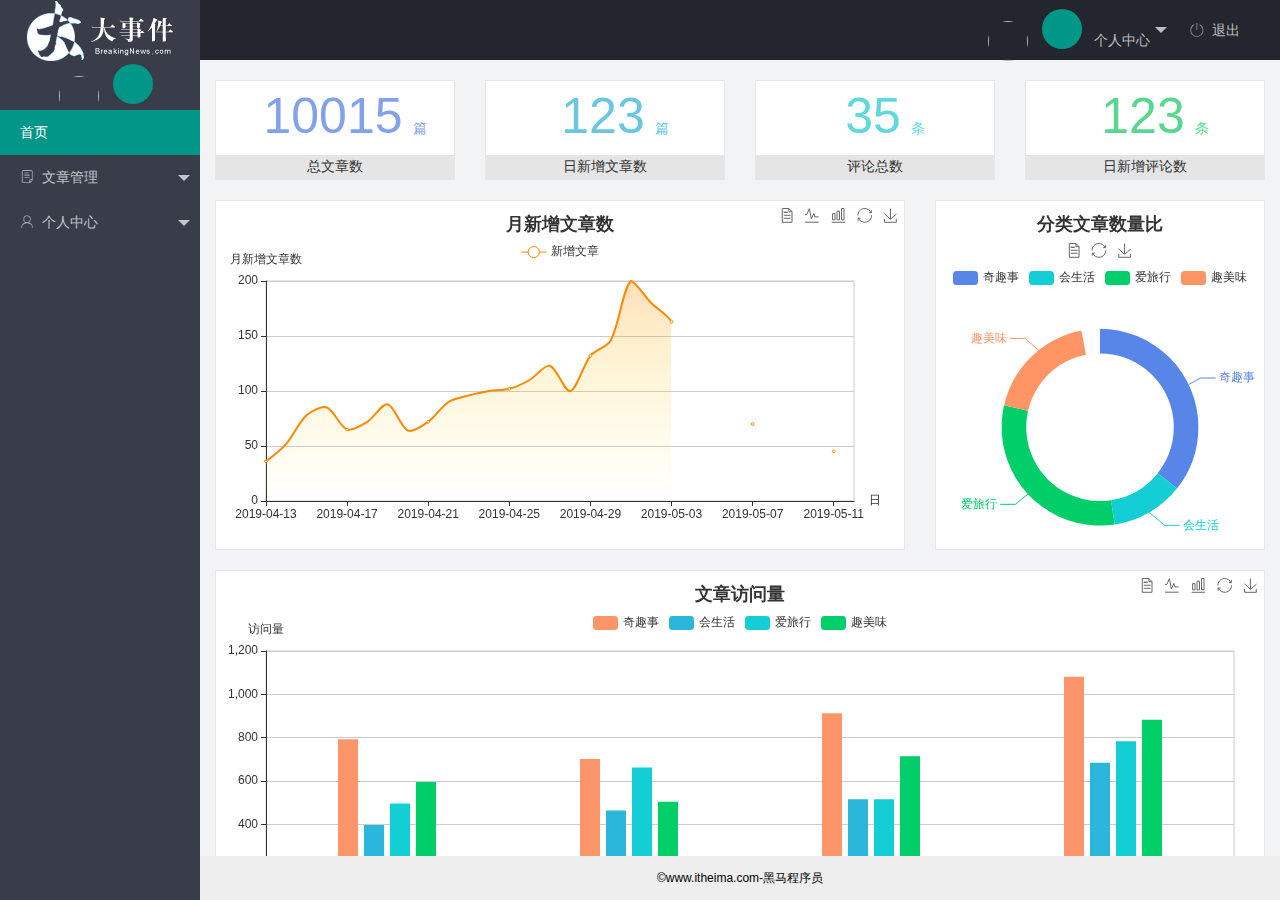
==== commit dc15f26e: "完成了用户信息功能" ====
--- a/index.html
+++ b/index.html
@@ -24,9 +24,9 @@
                 个人中心
               </a>
               <dl class="layui-nav-child">
-                <dd><a href="">基本资料</a></dd>
-                <dd><a href="">更换头像</a></dd>
-                <dd><a href="">重置密码</a></dd>
+                <dd><a href="/user/user_info.html" target="fm">基本资料</a></dd>
+                <dd><a href="/user/user_ava.html" target="fm">更换头像</a></dd>
+                <dd><a href="/user/user_pwd.html" target="fm">重置密码</a></dd>
               </dl>
             </li>
             <li class="layui-nav-item" lay-header-event="menuRight" lay-unselect>
@@ -56,9 +56,9 @@
                 <li class="layui-nav-item">
                     <a href="javascript:;"><span class="iconfont icon-user"></span>个人中心</a>
                         <dl class="layui-nav-child">
-                        <dd><a href="javascript:;"><i class="layui-icon layui-icon-app"></i>基本资料</a></dd>
-                        <dd><a href="javascript:;"><i class="layui-icon layui-icon-app"></i>更换头像</a></dd>
-                        <dd><a href="javascript:;"><i class="layui-icon layui-icon-app"></i>重置密码</a></dd>
+                        <dd><a href="/user/user_info.html" target="fm"><i class="layui-icon layui-icon-app"></i>基本资料</a></dd>
+                        <dd><a href="/user/user_ava.html" target="fm"><i class="layui-icon layui-icon-app"></i>更换头像</a></dd>
+                        <dd><a href="/user/user_pwd.html" target="fm"><i class="layui-icon layui-icon-app"></i>重置密码</a></dd>
                     </dl>
                 </li>
             </ul>
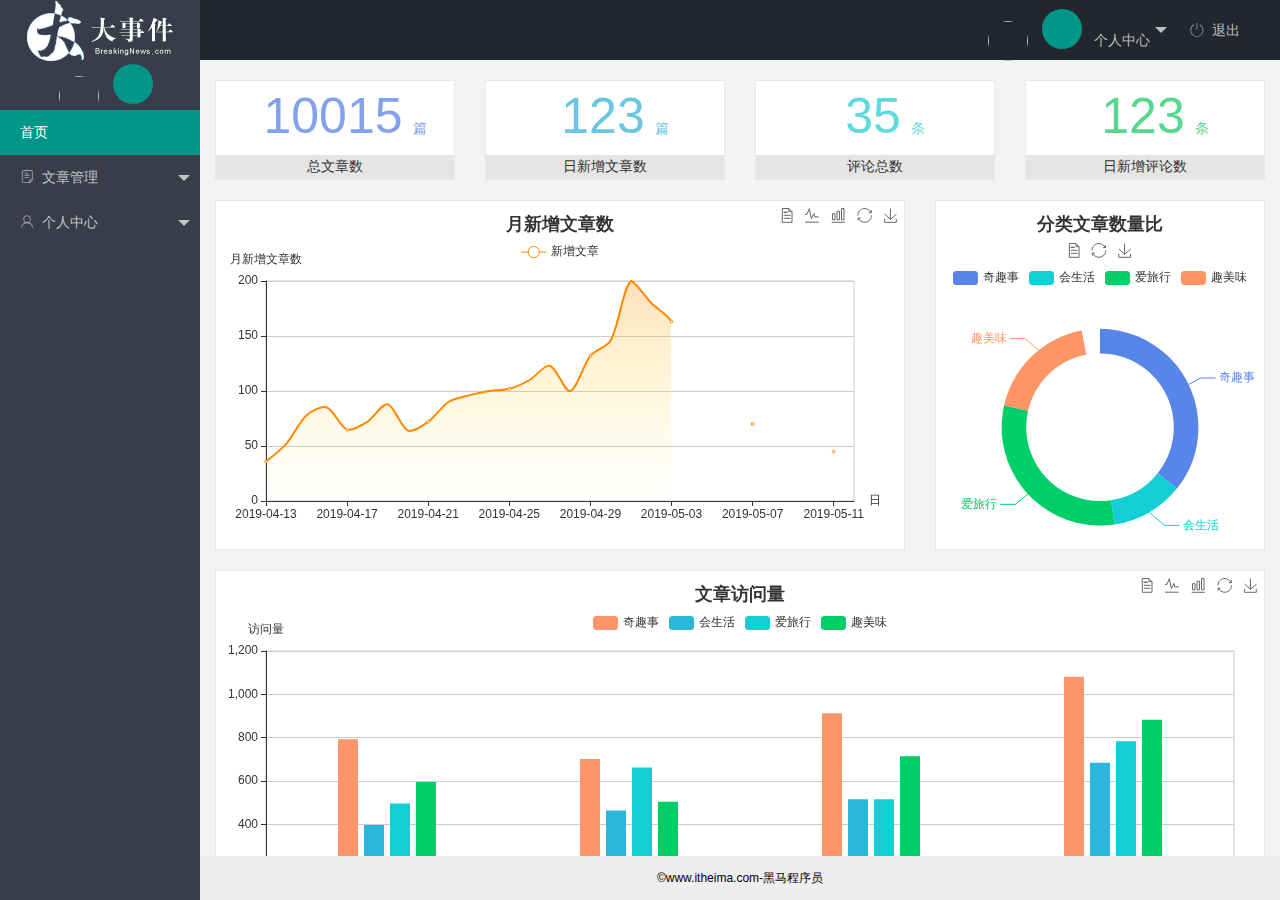
==== commit 086efefe: "文章模块完成" ====
--- a/index.html
+++ b/index.html
@@ -5,6 +5,7 @@
     <meta http-equiv="X-UA-Compatible" content="IE=edge">
     <meta name="viewport" content="width=device-width, initial-scale=1.0">
     <title>后台主页</title>
+
     <link rel="stylesheet" href="/assets/fonts/iconfont.css">
     <link rel="stylesheet" href="/assets/lib/layui/css/layui.css">
     <link rel="stylesheet" href="/assets/css/index.css">
@@ -48,9 +49,9 @@
                 <li class="layui-nav-item">
                     <a class="" href="javascript:;"><span class="iconfont icon-16"></span>文章管理</a>
                     <dl class="layui-nav-child">
-                        <dd><a href="javascript:;"><i class="layui-icon layui-icon-app"></i>文章类别</a></dd>
-                        <dd><a href="javascript:;"><i class="layui-icon layui-icon-app"></i>文章列表</a></dd>
-                        <dd><a href="javascript:;"><i class="layui-icon layui-icon-app"></i>发表文章</a></dd>
+                        <dd><a href="/article/art_cate.html" target="fm"><i class="layui-icon layui-icon-app"></i>文章类别</a></dd>
+                        <dd><a href="/article/art_list.html" target="fm"><i class="layui-icon layui-icon-app"></i>文章列表</a></dd>
+                        <dd><a href="/article/art_pub.html" target="fm"><i class="layui-icon layui-icon-app"></i>发表文章</a></dd>
                     </dl>
                 </li>
                 <li class="layui-nav-item">
